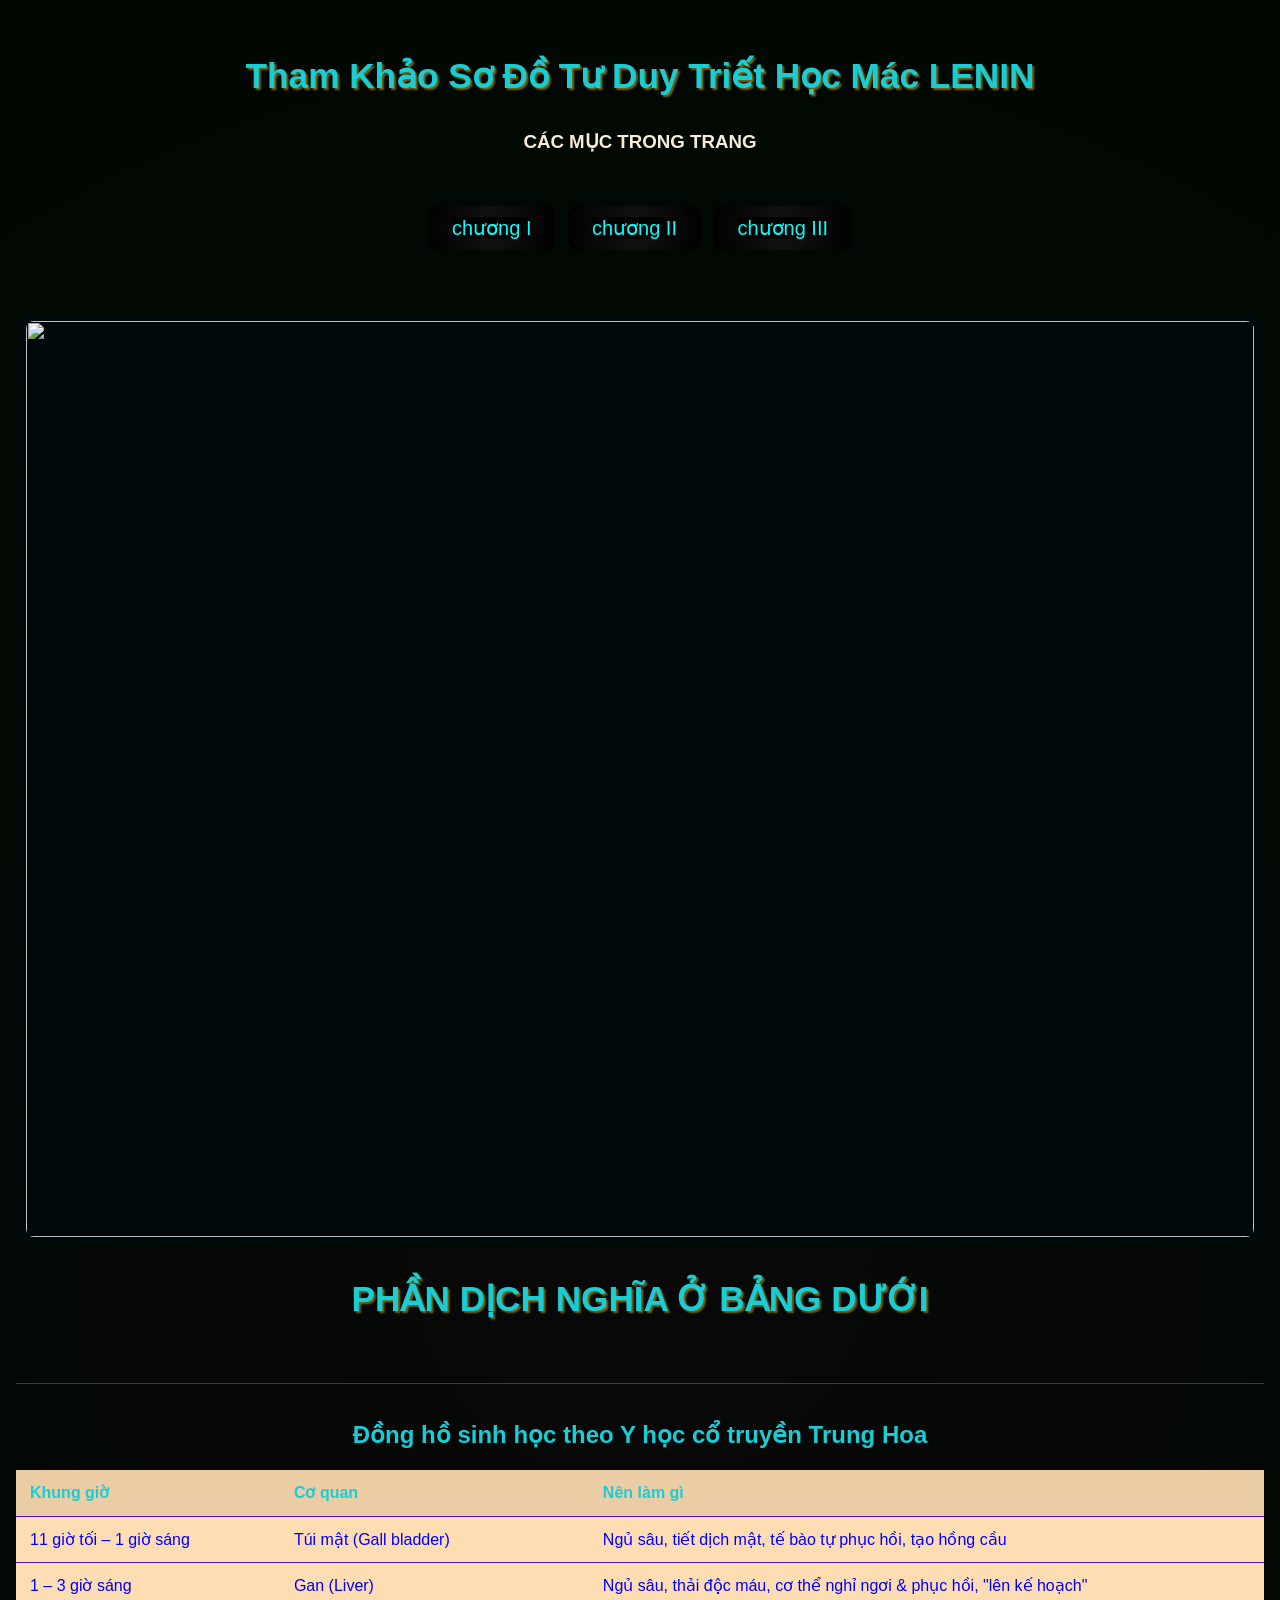
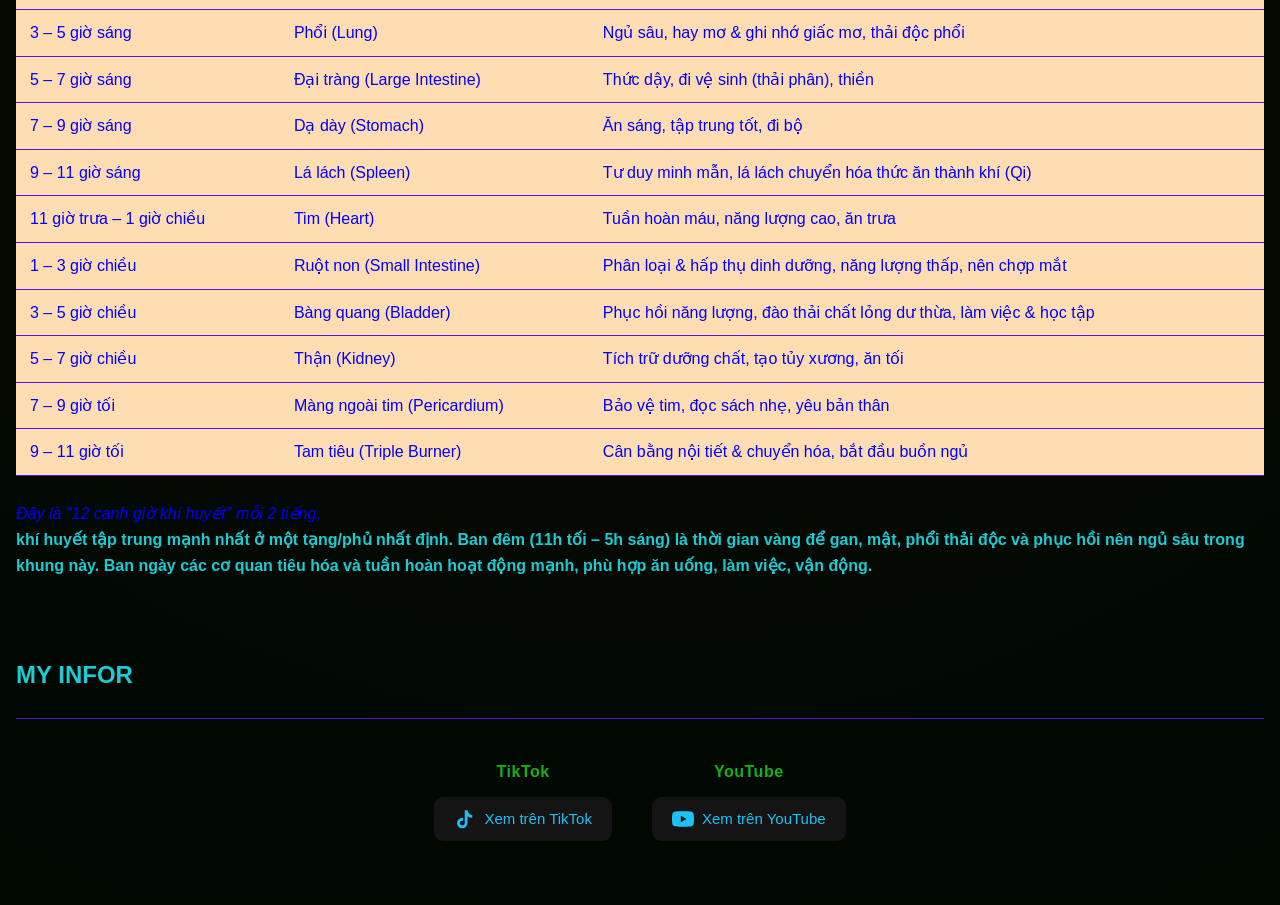
==== index.html @ 0d46b525 "Add files via upload" ====
<!doctype html>
<html lang="vi">
  <head>
    <meta charset="UTF-8" />
    <meta name="viewport" content="width=device-width, initial-scale=1.0" />
    <title>Tham Khảo Sơ Đồ Tư Duy Triết Học Mác LENIN</title>
    <link rel="stylesheet" href="style.css">
  </head>
    <header>
      <h1>Tham Khảo Sơ Đồ Tư Duy Triết Học Mác LENIN</h1>
      <div id="pk">
        <h3>CÁC MỤC TRONG TRANG</h3><br>
        <button><a href="chuongI.html">chương I</a></button>
        <button><a href="chuongII.html">chương II</a></button>
        <button><a href="chuongIII.html">chương III</a></button>
      </div>
    </header>
    <br />
          <div class="section">
        <div class="image-box">
          <div class="image-placeholder">
            <img src="img/thoigian.png">
          </div>
          <h1 id="uh"> PHẦN DỊCH NGHĨA Ở BẢNG DƯỚI</h1>
        </div>
      </div>
    </div>
    <div class="table-section">
      <h2 id="thamkhao">Đồng hồ sinh học theo Y học cổ truyền Trung Hoa</h2>
      <table class="data-table">
        <thead>
          <tr>
            <th>Khung giờ</th>
            <th>Cơ quan</th>
            <th>Nên làm gì</th>
          </tr>
        </thead>
        <tbody>
          <tr>
            <td>11 giờ tối – 1 giờ sáng</td>
            <td>Túi mật (Gall bladder)</td>
            <td>Ngủ sâu, tiết dịch mật, tế bào tự phục hồi, tạo hồng cầu</td>
          </tr>
          <tr>
            <td>1 – 3 giờ sáng</td>
            <td>Gan (Liver)</td>
            <td>Ngủ sâu, thải độc máu, cơ thể nghỉ ngơi & phục hồi, "lên kế hoạch"</td>
          </tr>
          <tr>
            <td>3 – 5 giờ sáng</td>
            <td>Phổi (Lung)</td>
            <td>Ngủ sâu, hay mơ & ghi nhớ giấc mơ, thải độc phổi</td>
          </tr>
          <tr>
            <td>5 – 7 giờ sáng</td>
            <td>Đại tràng (Large Intestine)</td>
            <td>Thức dậy, đi vệ sinh (thải phân), thiền</td>
          </tr>
          <tr>
            <td>7 – 9 giờ sáng</td>
            <td>Dạ dày (Stomach)</td>
            <td>Ăn sáng, tập trung tốt, đi bộ</td>
          </tr>
          <tr>
            <td>9 – 11 giờ sáng</td>
            <td>Lá lách (Spleen)</td>
            <td>Tư duy minh mẫn, lá lách chuyển hóa thức ăn thành khí (Qi)</td>
          </tr>
          <tr>
            <td>11 giờ trưa – 1 giờ chiều</td>
            <td>Tim (Heart)</td>
            <td>Tuần hoàn máu, năng lượng cao, ăn trưa</td>
          </tr>
          <tr>
            <td>1 – 3 giờ chiều</td>
            <td>Ruột non (Small Intestine)</td>
            <td>Phân loại & hấp thụ dinh dưỡng, năng lượng thấp, nên chợp mắt</td>
          </tr>
          <tr>
            <td>3 – 5 giờ chiều</td>
            <td>Bàng quang (Bladder)</td>
            <td>Phục hồi năng lượng, đào thải chất lỏng dư thừa, làm việc & học tập</td>
          </tr>
          <tr>
            <td>5 – 7 giờ chiều</td>
            <td>Thận (Kidney)</td>
            <td>Tích trữ dưỡng chất, tạo tủy xương, ăn tối</td>
          </tr>
          <tr>
            <td>7 – 9 giờ tối</td>
            <td>Màng ngoài tim (Pericardium)</td>
            <td>Bảo vệ tim, đọc sách nhẹ, yêu bản thân</td>
          </tr>
          <tr>
            <td>9 – 11 giờ tối</td>
            <td>Tam tiêu (Triple Burner)</td>
            <td>Cân bằng nội tiết & chuyển hóa, bắt đầu buồn ngủ</td>
          </tr>
        </tbody>
      </table>
      <br>
      <div class="room">
      <em> Đây là "12 canh giờ khí huyết" mỗi 2 tiếng,</em> <br><b>khí huyết tập trung mạnh nhất ở một tạng/phủ nhất định. Ban đêm (11h tối – 5h sáng) là thời gian vàng để gan, mật, phổi thải độc và phục hồi nên ngủ sâu trong khung này. Ban ngày các cơ quan tiêu hóa và tuần hoàn hoạt động mạnh, phù hợp ăn uống, làm việc, vận động.</b>
      </div>
    </div>
    <br>
    <h2>MY INFOR</h2>
    <footer class="site-footer">
      <div class="footer-item">
        <h3>TikTok</h3>
        <a class="footer-link" href="https://www.tiktok.com/@viber_8s" target="_blank" rel="noopener">
          <svg viewBox="0 0 24 24" width="22" height="22" fill="currentColor" aria-hidden="true">
            <path d="M16.6 5.82c-1.02-.86-1.68-2.06-1.86-3.42h-3.02v14.09c0 1.5-1.22 2.71-2.72 2.71a2.71 2.71 0 0 1-2.72-2.71 2.71 2.71 0 0 1 2.72-2.71c.28 0 .55.04.8.12v-3.07a5.9 5.9 0 0 0-.8-.06 5.72 5.72 0 0 0-5.72 5.72A5.72 5.72 0 0 0 9 22.21a5.72 5.72 0 0 0 5.72-5.72V9.01a8.9 8.9 0 0 0 5.2 1.67V7.66c-1.16 0-2.29-.37-3.32-1.05-.02.02-.04 0 0 0z"/>
          </svg>
          <span>Xem trên TikTok</span>
        </a>
      </div>

      <div class="footer-item">
        <h3>YouTube</h3>
        <a class="footer-link" href="http://www.youtube.com/@ghoulboy-208" target="_blank" rel="noopener">
          <svg viewBox="0 0 24 24" width="22" height="22" fill="currentColor" aria-hidden="true">
            <path d="M23.5 6.2a3 3 0 0 0-2.1-2.1C19.6 3.6 12 3.6 12 3.6s-7.6 0-9.4.5a3 3 0 0 0-2.1 2.1C0 8 0 12 0 12s0 4 .5 5.8a3 3 0 0 0 2.1 2.1c1.8.5 9.4.5 9.4.5s7.6 0 9.4-.5a3 3 0 0 0 2.1-2.1C24 16 24 12 24 12s0-4-.5-5.8ZM9.6 15.6V8.4l6.3 3.6-6.3 3.6Z"/>
          </svg>
          <span>Xem trên YouTube</span>
        </a>
      </div>
    </footer>
  </body>
</html>
---- style.css ----
:root {
  --bg: #de9349;
  --text: rgb(25, 204, 214);
  --heading: rgb(25, 176, 22);
  --body-text: rgb(237, 157, 76);
  --accent: rgb(27, 194, 244);
  --border: rgb(82, 20, 216);
  --img-bg: rgba(0, 6, 8, 0.08);
  --placeholder-bg: rgb(0, 10, 10);
  --placeholder-border: rgb(9, 9, 0);
}
#uh{text-align: center;}
* { box-sizing: border-box; }
#thamkhao{text-align: center;}
body {
  margin: 0;
  background: radial-gradient(circle, rgb(8, 8, 8), rgb(0, 8, 0));
  color: var(--text);
  font-family: -apple-system, BlinkMacSystemFont, "Segoe UI", Roboto, Arial, sans-serif;
  line-height: 1.6;
  padding: 24px 16px;
}

.container {
  max-width: 1000px;
  margin: 0 auto;
}

/* ============================================
   KHUNG ẢNH + NỘI DUNG (dùng cho mọi chương)
   ============================================ */
.section {
  display: flex;
  flex-wrap: wrap;
  gap: 24px;
  align-items: center;
  padding: 32px 0;
  border-bottom: 1px solid var(--border);
}

.section:last-child {
  border-bottom: none;
}

/* đảo chiều: ảnh bên phải, chữ bên trái */
.section.reverse {
  flex-direction: row-reverse;
}

/* Khung hình ảnh */
.image-box {
  flex: 1 1 320px;
  min-width: 260px;
  max-width: 100%;
}

.image-box img {
  width: 100%;
  height: auto;
  max-width: 100%;
  display: block;
  border-radius: 8px;
  object-fit: cover;
}

/* Nếu chưa có ảnh, khung này sẽ hiện placeholder */
.image-placeholder {
  width: 100%;
  aspect-ratio: 4 / 3;
  background: var(--placeholder-bg);
  border: 2px dashed var(--placeholder-border);
  border-radius: 6px;
  display: flex;
  align-items: center;
  justify-content: center;
  color: rgb(7, 180, 203);
  font-size: 15px;
  text-align: center;
  padding: 8px;
  overflow: hidden;
}

.image-placeholder img {
  width: 100%;
  height: 100%;
  object-fit: contain;
}

/* Khung văn bản - bên cạnh ảnh */
.text-box {
  flex: 1 1 300px;
  min-width: 220px;
}

.text-box h2 {
  margin-top: 0;
  font-size: 1.5rem;
  color: var(--heading);
}

.text-box p {
  margin: 0 0 12px 0;
  color: var(--body-text);
}

.text-box .label {
  display: inline-block;
  font-size: 15px;
  text-transform: uppercase;
  letter-spacing: 0.5px;
  color: var(--accent);
  margin-bottom: 8px;
}

/* ============================================
   RESPONSIVE: tự xếp chồng trên điện thoại/tablet
   ============================================ */
@media (max-width: 768px) {
  .section,
  .section.reverse {
    flex-direction: column;
    align-items: stretch;
    gap: 16px;
    padding: 24px 0;
  }

  .image-box {
    min-width: 0;
  }

  .text-box {
    min-width: 0;
  }
}

@media (max-width: 420px) {
  body { padding: 16px 10px; }
  .text-box h2 { font-size: 1.25rem; }
}

/* ============================================
   PHẦN CÒN LẠI CỦA TRANG
   ============================================ */
#link {
  text-align: left;
  border: 5px solid rgb(3, 3, 3);
  background-color: #130e02;
  color: var(--accent);
}

h3 { text-align: center; }

a {
  color: cyan;
  text-decoration: none;
  font-size: 20px;
  background-color: rgb(4, 2, 0);
  text-align: center;
}

button {
  display: inline-block;
  padding: 10px 24px;
  background: radial-gradient(circle, rgb(20, 20, 20), black);
  text-decoration: none;
  border-radius: 9px;
  border: none;
  margin: 4px;
}

button:hover { opacity: 0.9; }

header h1 {
  text-align: center;
  text-shadow: rgb(125, 102, 13) 2px 2px 2px;
  font-size: clamp(1.4rem, 4vw, 2.2rem);
  padding: 0 8px;
}

#pk { text-align: center;
color:antiquewhite }

.table-section { padding: 32px 0; overflow-x: auto; }

.table-section h2 {
  margin-top: 0;
  font-size: 1.5rem;
  color: var(--text);
  margin-bottom: 16px;
}

.data-table {
  width: 100%;
  border-collapse: collapse;
  min-width: 560px;
  background-color: rgb(254, 221, 179);
  color: blue;
}

.data-table th,
.data-table td {
  text-align: left;
  padding: 10px 14px;
  border-bottom: 1px solid var(--border);
  vertical-align: top;
}

.data-table th {
  background: var(--img-bg);
  color: var(--text);
  font-weight: 700;
  white-space: nowrap;
}

.data-table tbody tr:hover {
  background: var(--img-bg);
}
h1 {
  text-align: center;
  text-shadow: rgb(125, 102, 13) 2px 2px 2px;
  font-size: clamp(1.4rem, 4vw, 2.2rem);
  padding: 0 8px;
}
em{color:blue;}

/* ============================================
   FOOTER — logo TikTok / YouTube
   ============================================ */
.site-footer {
  display: flex;
  flex-wrap: wrap;
  justify-content: center;
  gap: 40px;
  padding: 40px 16px;
  margin-top: 24px;
  border-top: 1px solid var(--border);
}

.footer-item {
  text-align: center;
}

.footer-item h3 {
  margin: 0 0 12px;
  color: var(--heading);
  font-size: 1rem;
  letter-spacing: 0.5px;
}

.footer-link {
  display: inline-flex;
  align-items: center;
  gap: 8px;
  padding: 10px 20px;
  border-radius: 9px;
  background: rgb(20, 20, 20);
  color: var(--accent);
  text-decoration: none;
  font-size: 15px;
  transition: opacity 0.2s ease;
}

.footer-link:hover,
.footer-link:visited {
  text-decoration: none;
  opacity: 0.85;
}

@media (max-width: 480px) {
  .site-footer {
    flex-direction: column;
    align-items: center;
    gap: 24px;
  }
}
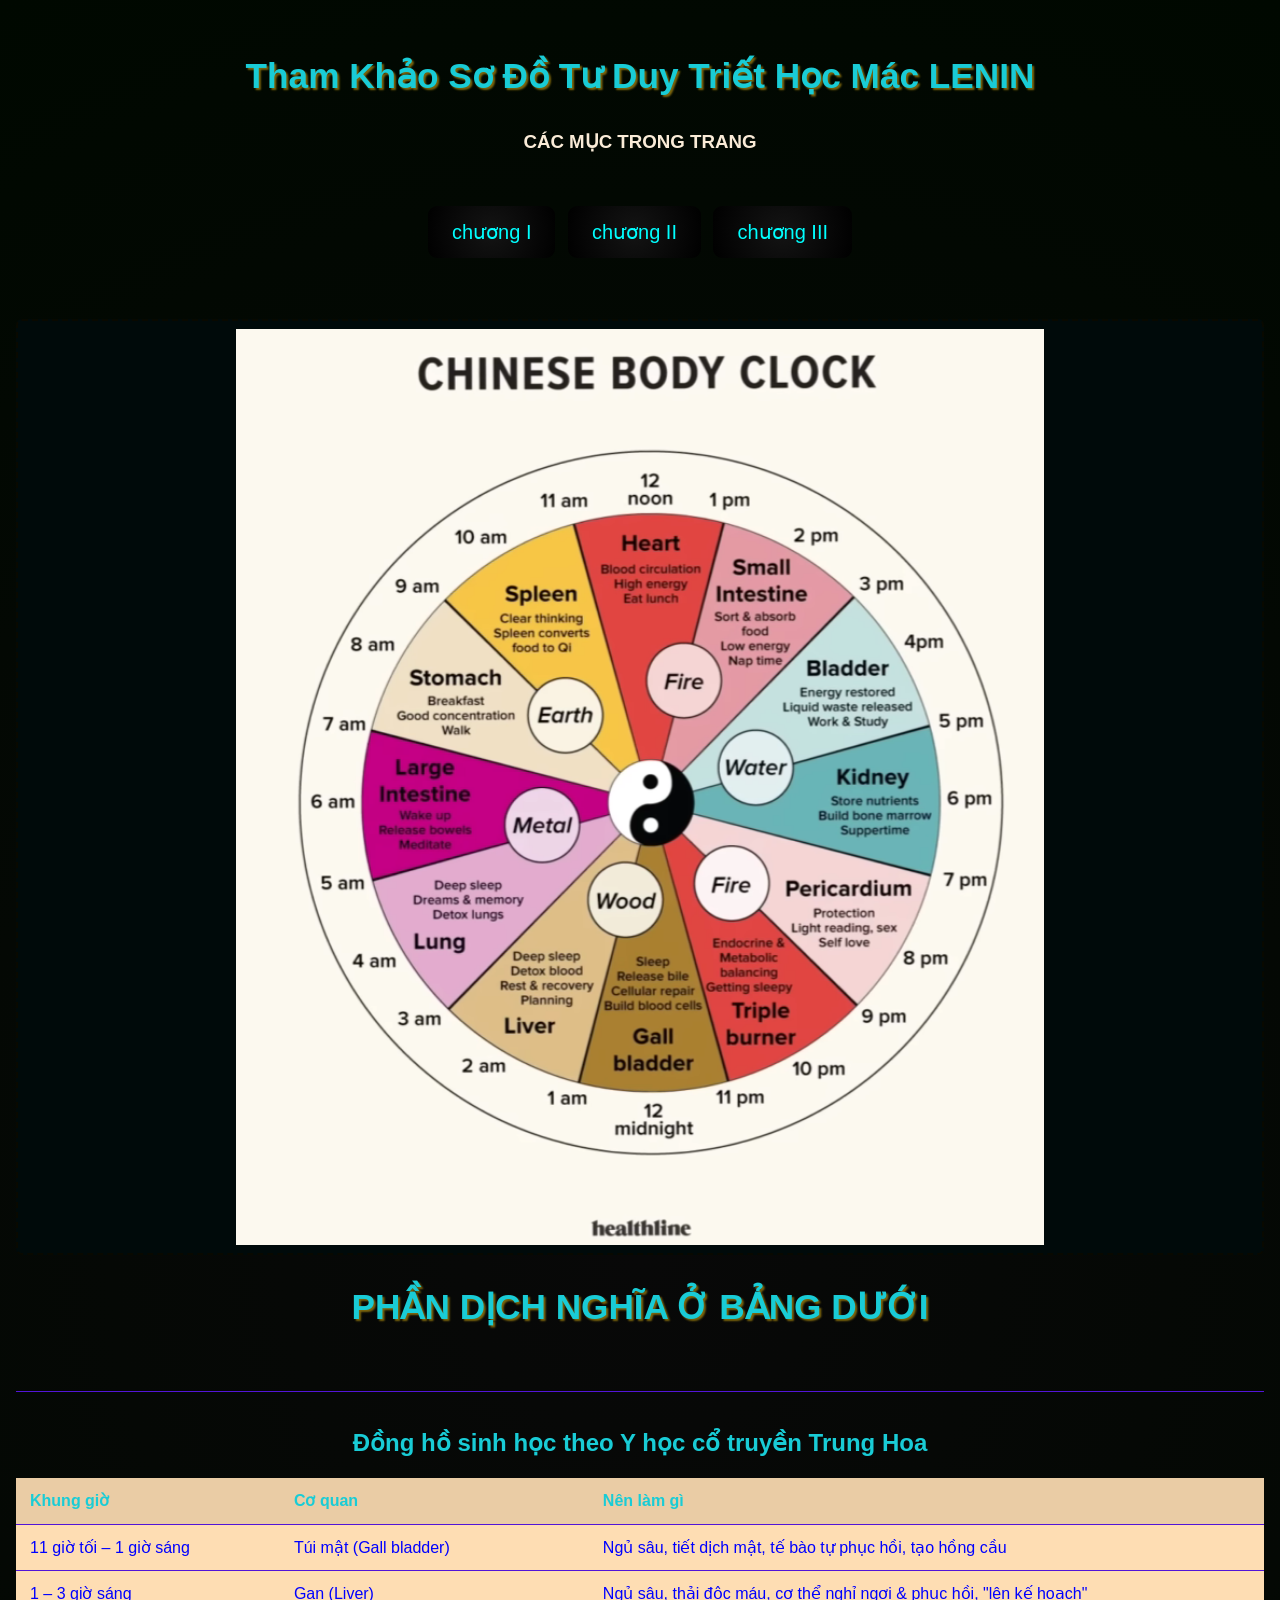
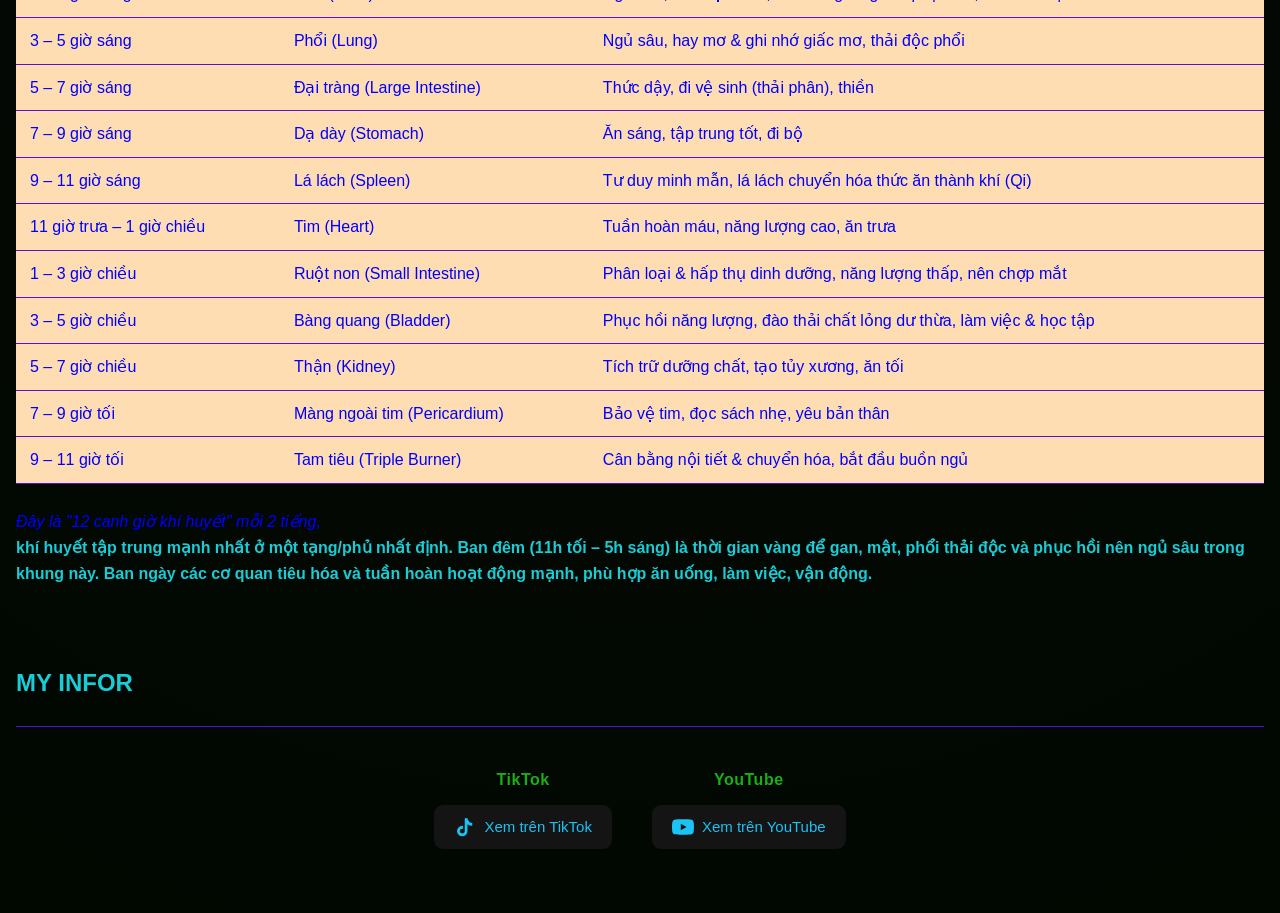
==== commit 30462ace: "Refactor buttons to links for navigation" ====
--- a/index.html
+++ b/index.html
@@ -6,23 +6,23 @@
     <title>Tham Khảo Sơ Đồ Tư Duy Triết Học Mác LENIN</title>
     <link rel="stylesheet" href="style.css">
   </head>
+  <body>
     <header>
       <h1>Tham Khảo Sơ Đồ Tư Duy Triết Học Mác LENIN</h1>
       <div id="pk">
         <h3>CÁC MỤC TRONG TRANG</h3><br>
-        <button><a href="chuongI.html">chương I</a></button>
-        <button><a href="chuongII.html">chương II</a></button>
-        <button><a href="chuongIII.html">chương III</a></button>
+        <a class="btn" href="chuongI.html">chương I</a>
+        <a class="btn" href="chuongII.html">chương II</a>
+        <a class="btn" href="chuongIII.html">chương III</a>
       </div>
     </header>
     <br />
-          <div class="section">
-        <div class="image-box">
-          <div class="image-placeholder">
-            <img src="img/thoigian.png">
-          </div>
-          <h1 id="uh"> PHẦN DỊCH NGHĨA Ở BẢNG DƯỚI</h1>
+    <div class="section">
+      <div class="image-box">
+        <div class="image-placeholder">
+          <img src="img/thoigian.png">
         </div>
+        <h1 id="uh"> PHẦN DỊCH NGHĨA Ở BẢNG DƯỚI</h1>
       </div>
     </div>
     <div class="table-section">
@@ -100,7 +100,7 @@
       </table>
       <br>
       <div class="room">
-      <em> Đây là "12 canh giờ khí huyết" mỗi 2 tiếng,</em> <br><b>khí huyết tập trung mạnh nhất ở một tạng/phủ nhất định. Ban đêm (11h tối – 5h sáng) là thời gian vàng để gan, mật, phổi thải độc và phục hồi nên ngủ sâu trong khung này. Ban ngày các cơ quan tiêu hóa và tuần hoàn hoạt động mạnh, phù hợp ăn uống, làm việc, vận động.</b>
+        <em>Đây là "12 canh giờ khí huyết" mỗi 2 tiếng,</em> <br><b>khí huyết tập trung mạnh nhất ở một tạng/phủ nhất định. Ban đêm (11h tối – 5h sáng) là thời gian vàng để gan, mật, phổi thải độc và phục hồi nên ngủ sâu trong khung này. Ban ngày các cơ quan tiêu hóa và tuần hoàn hoạt động mạnh, phù hợp ăn uống, làm việc, vận động.</b>
       </div>
     </div>
     <br>
--- a/style.css
+++ b/style.css
@@ -158,7 +158,8 @@
   text-align: center;
 }
 
-button {
+/* Nút điều hướng dạng link (thay cho <button><a>...</a></button> lồng sai chuẩn) */
+.btn {
   display: inline-block;
   padding: 10px 24px;
   background: radial-gradient(circle, rgb(20, 20, 20), black);
@@ -166,9 +167,12 @@
   border-radius: 9px;
   border: none;
   margin: 4px;
-}
-
-button:hover { opacity: 0.9; }
+  color: cyan;
+  font-size: 20px;
+  cursor: pointer;
+}
+
+.btn:hover { opacity: 0.9; }
 
 header h1 {
   text-align: center;
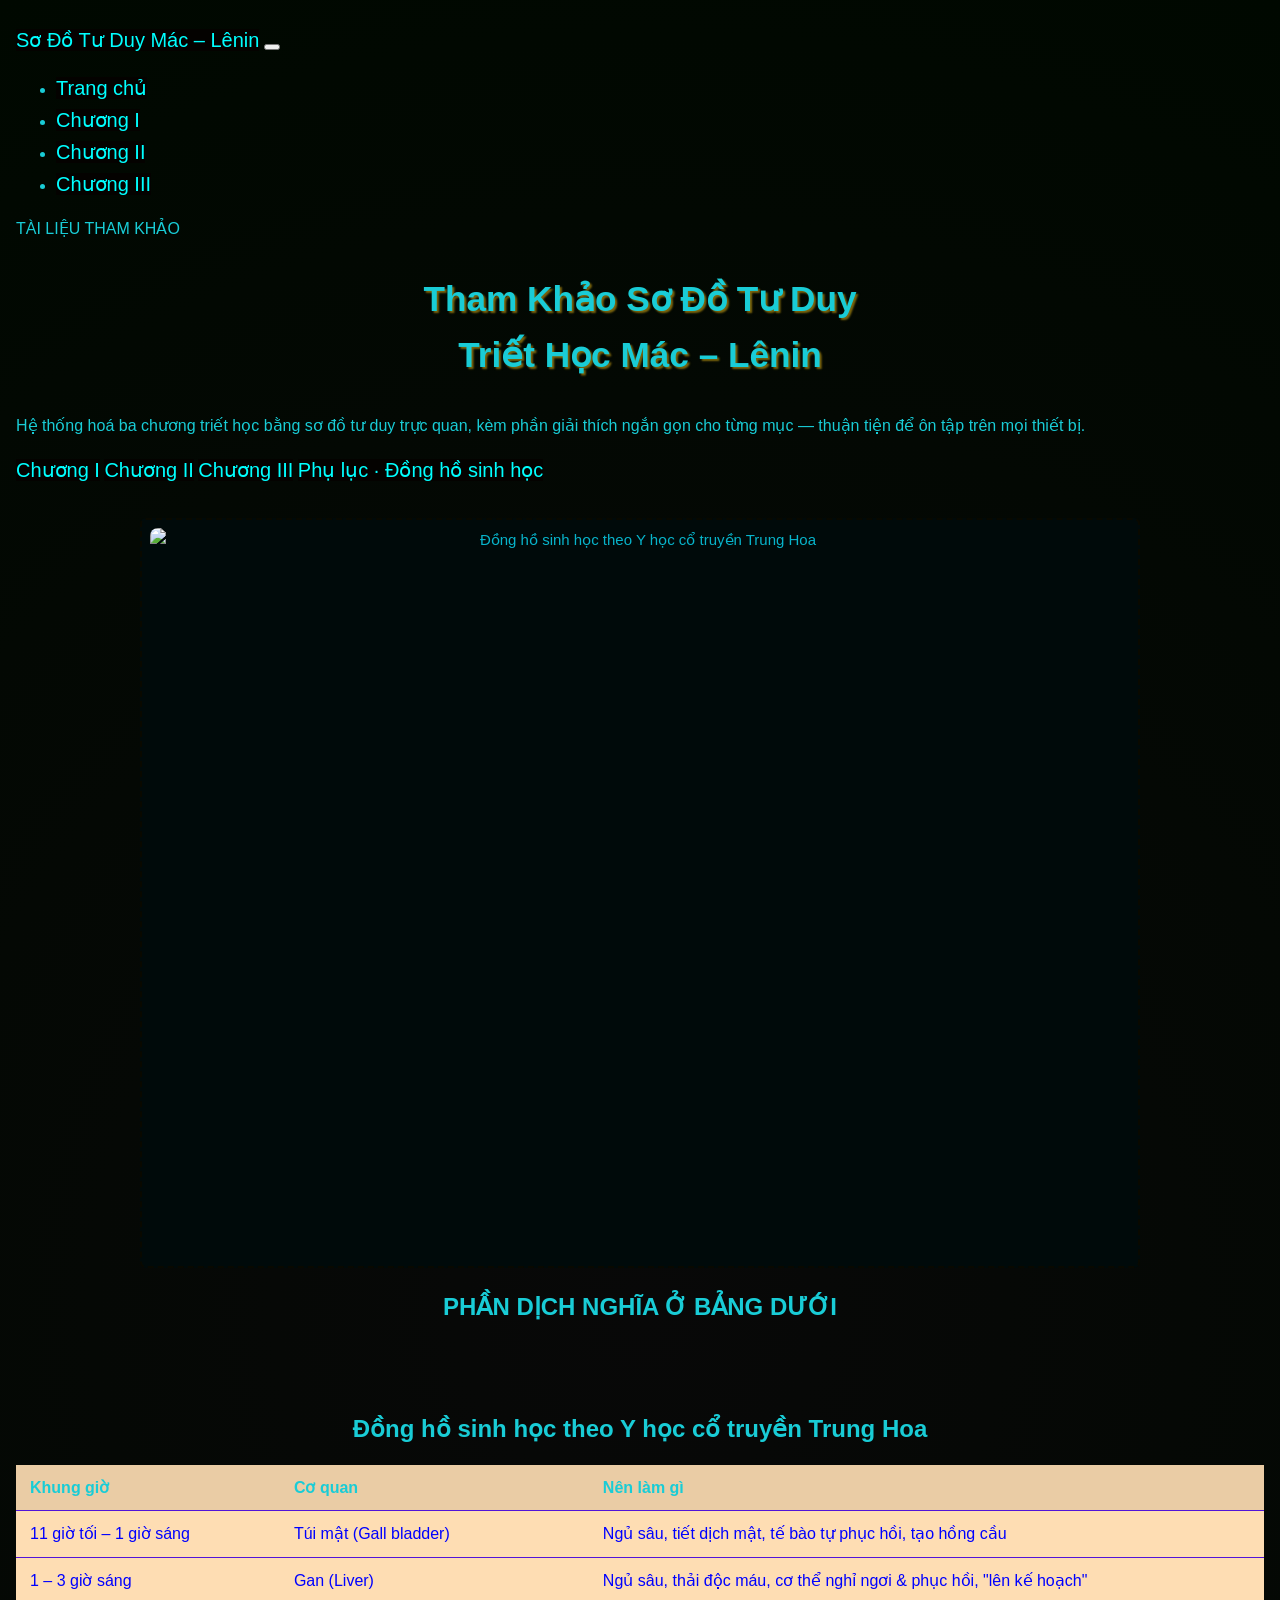
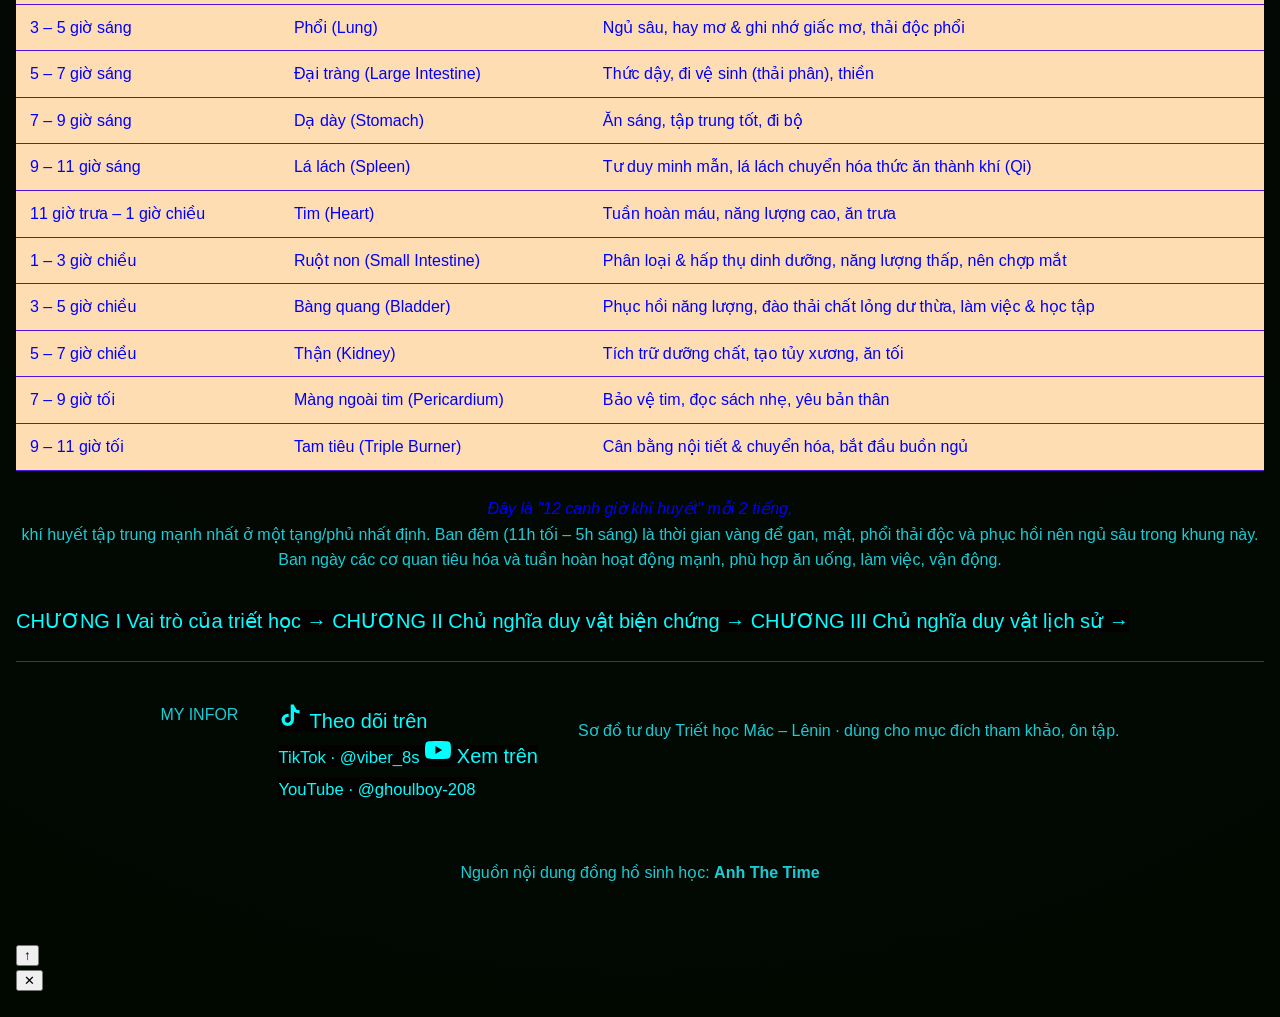
==== commit 65da20d9: "Update index.html" ====
--- a/index.html
+++ b/index.html
@@ -1,130 +1,172 @@
 <!doctype html>
 <html lang="vi">
-  <head>
-    <meta charset="UTF-8" />
-    <meta name="viewport" content="width=device-width, initial-scale=1.0" />
-    <title>Tham Khảo Sơ Đồ Tư Duy Triết Học Mác LENIN</title>
-    <link rel="stylesheet" href="style.css">
-  </head>
-  <body>
-    <header>
-      <h1>Tham Khảo Sơ Đồ Tư Duy Triết Học Mác LENIN</h1>
-      <div id="pk">
-        <h3>CÁC MỤC TRONG TRANG</h3><br>
-        <a class="btn" href="chuongI.html">chương I</a>
-        <a class="btn" href="chuongII.html">chương II</a>
-        <a class="btn" href="chuongIII.html">chương III</a>
-      </div>
-    </header>
-    <br />
+<head>
+  <meta charset="UTF-8" />
+  <meta name="viewport" content="width=device-width, initial-scale=1.0, viewport-fit=cover" />
+  <title>Tham Khảo Sơ Đồ Tư Duy Triết Học Mác – Lênin</title>
+  <meta name="description" content="Sơ đồ tư duy tổng hợp ba chương Triết học Mác – Lênin, kèm bảng đồng hồ sinh học tham khảo.">
+  <link rel="preconnect" href="https://fonts.googleapis.com">
+  <link rel="stylesheet" href="style.css">
+</head>
+<body>
+  <div id="reading-progress"></div>
+
+  <header class="topbar">
+    <a class="brand" href="index.html">Sơ Đồ Tư Duy <span>Mác – Lênin</span></a>
+    <button class="nav-toggle" aria-label="Mở menu" aria-expanded="false"><span></span></button>
+    <ul class="nav-links">
+      <li><a href="index.html" aria-current="page">Trang chủ</a></li>
+      <li><a href="chuongI.html">Chương I</a></li>
+      <li><a href="chuongII.html">Chương II</a></li>
+      <li><a href="chuongIII.html">Chương III</a></li>
+    </ul>
+  </header>
+
+  <section class="hero">
+    <span class="eyebrow">TÀI LIỆU THAM KHẢO</span>
+    <h1>Tham Khảo Sơ Đồ Tư Duy<br>Triết Học Mác – Lênin</h1>
+    <p class="dek">Hệ thống hoá ba chương triết học bằng sơ đồ tư duy trực quan, kèm phần giải thích ngắn gọn cho từng mục — thuận tiện để ôn tập trên mọi thiết bị.</p>
+  </section>
+
+  <nav class="toc" aria-label="Mục lục chương">
+    <a href="chuongI.html">Chương I</a>
+    <a href="chuongII.html">Chương II</a>
+    <a href="chuongIII.html">Chương III</a>
+    <a href="#thamkhao">Phụ lục · Đồng hồ sinh học</a>
+  </nav>
+
+  <main class="container">
     <div class="section">
-      <div class="image-box">
+      <div class="image-box overview-img">
         <div class="image-placeholder">
-          <img src="img/thoigian.png">
+          <img src="img/thoigian.webp" alt="Đồng hồ sinh học theo Y học cổ truyền Trung Hoa" loading="lazy">
         </div>
-        <h1 id="uh"> PHẦN DỊCH NGHĨA Ở BẢNG DƯỚI</h1>
+        <h2 id="uh">PHẦN DỊCH NGHĨA Ở BẢNG DƯỚI</h2>
       </div>
     </div>
-    <div class="table-section">
-      <h2 id="thamkhao">Đồng hồ sinh học theo Y học cổ truyền Trung Hoa</h2>
-      <table class="data-table">
-        <thead>
-          <tr>
-            <th>Khung giờ</th>
-            <th>Cơ quan</th>
-            <th>Nên làm gì</th>
-          </tr>
-        </thead>
-        <tbody>
-          <tr>
-            <td>11 giờ tối – 1 giờ sáng</td>
-            <td>Túi mật (Gall bladder)</td>
-            <td>Ngủ sâu, tiết dịch mật, tế bào tự phục hồi, tạo hồng cầu</td>
-          </tr>
-          <tr>
-            <td>1 – 3 giờ sáng</td>
-            <td>Gan (Liver)</td>
-            <td>Ngủ sâu, thải độc máu, cơ thể nghỉ ngơi & phục hồi, "lên kế hoạch"</td>
-          </tr>
-          <tr>
-            <td>3 – 5 giờ sáng</td>
-            <td>Phổi (Lung)</td>
-            <td>Ngủ sâu, hay mơ & ghi nhớ giấc mơ, thải độc phổi</td>
-          </tr>
-          <tr>
-            <td>5 – 7 giờ sáng</td>
-            <td>Đại tràng (Large Intestine)</td>
-            <td>Thức dậy, đi vệ sinh (thải phân), thiền</td>
-          </tr>
-          <tr>
-            <td>7 – 9 giờ sáng</td>
-            <td>Dạ dày (Stomach)</td>
-            <td>Ăn sáng, tập trung tốt, đi bộ</td>
-          </tr>
-          <tr>
-            <td>9 – 11 giờ sáng</td>
-            <td>Lá lách (Spleen)</td>
-            <td>Tư duy minh mẫn, lá lách chuyển hóa thức ăn thành khí (Qi)</td>
-          </tr>
-          <tr>
-            <td>11 giờ trưa – 1 giờ chiều</td>
-            <td>Tim (Heart)</td>
-            <td>Tuần hoàn máu, năng lượng cao, ăn trưa</td>
-          </tr>
-          <tr>
-            <td>1 – 3 giờ chiều</td>
-            <td>Ruột non (Small Intestine)</td>
-            <td>Phân loại & hấp thụ dinh dưỡng, năng lượng thấp, nên chợp mắt</td>
-          </tr>
-          <tr>
-            <td>3 – 5 giờ chiều</td>
-            <td>Bàng quang (Bladder)</td>
-            <td>Phục hồi năng lượng, đào thải chất lỏng dư thừa, làm việc & học tập</td>
-          </tr>
-          <tr>
-            <td>5 – 7 giờ chiều</td>
-            <td>Thận (Kidney)</td>
-            <td>Tích trữ dưỡng chất, tạo tủy xương, ăn tối</td>
-          </tr>
-          <tr>
-            <td>7 – 9 giờ tối</td>
-            <td>Màng ngoài tim (Pericardium)</td>
-            <td>Bảo vệ tim, đọc sách nhẹ, yêu bản thân</td>
-          </tr>
-          <tr>
-            <td>9 – 11 giờ tối</td>
-            <td>Tam tiêu (Triple Burner)</td>
-            <td>Cân bằng nội tiết & chuyển hóa, bắt đầu buồn ngủ</td>
-          </tr>
-        </tbody>
-      </table>
-      <br>
-      <div class="room">
-        <em>Đây là "12 canh giờ khí huyết" mỗi 2 tiếng,</em> <br><b>khí huyết tập trung mạnh nhất ở một tạng/phủ nhất định. Ban đêm (11h tối – 5h sáng) là thời gian vàng để gan, mật, phổi thải độc và phục hồi nên ngủ sâu trong khung này. Ban ngày các cơ quan tiêu hóa và tuần hoàn hoạt động mạnh, phù hợp ăn uống, làm việc, vận động.</b>
-      </div>
+  </main>
+
+  <div class="table-section" id="thamkhao">
+    <h2>Đồng hồ sinh học theo Y học cổ truyền Trung Hoa</h2>
+    <table class="data-table">
+      <thead>
+        <tr>
+          <th>Khung giờ</th>
+          <th>Cơ quan</th>
+          <th>Nên làm gì</th>
+        </tr>
+      </thead>
+      <tbody>
+        <tr>
+          <td>11 giờ tối – 1 giờ sáng</td>
+          <td>Túi mật (Gall bladder)</td>
+          <td>Ngủ sâu, tiết dịch mật, tế bào tự phục hồi, tạo hồng cầu</td>
+        </tr>
+        <tr>
+          <td>1 – 3 giờ sáng</td>
+          <td>Gan (Liver)</td>
+          <td>Ngủ sâu, thải độc máu, cơ thể nghỉ ngơi & phục hồi, "lên kế hoạch"</td>
+        </tr>
+        <tr>
+          <td>3 – 5 giờ sáng</td>
+          <td>Phổi (Lung)</td>
+          <td>Ngủ sâu, hay mơ & ghi nhớ giấc mơ, thải độc phổi</td>
+        </tr>
+        <tr>
+          <td>5 – 7 giờ sáng</td>
+          <td>Đại tràng (Large Intestine)</td>
+          <td>Thức dậy, đi vệ sinh (thải phân), thiền</td>
+        </tr>
+        <tr>
+          <td>7 – 9 giờ sáng</td>
+          <td>Dạ dày (Stomach)</td>
+          <td>Ăn sáng, tập trung tốt, đi bộ</td>
+        </tr>
+        <tr>
+          <td>9 – 11 giờ sáng</td>
+          <td>Lá lách (Spleen)</td>
+          <td>Tư duy minh mẫn, lá lách chuyển hóa thức ăn thành khí (Qi)</td>
+        </tr>
+        <tr>
+          <td>11 giờ trưa – 1 giờ chiều</td>
+          <td>Tim (Heart)</td>
+          <td>Tuần hoàn máu, năng lượng cao, ăn trưa</td>
+        </tr>
+        <tr>
+          <td>1 – 3 giờ chiều</td>
+          <td>Ruột non (Small Intestine)</td>
+          <td>Phân loại & hấp thụ dinh dưỡng, năng lượng thấp, nên chợp mắt</td>
+        </tr>
+        <tr>
+          <td>3 – 5 giờ chiều</td>
+          <td>Bàng quang (Bladder)</td>
+          <td>Phục hồi năng lượng, đào thải chất lỏng dư thừa, làm việc & học tập</td>
+        </tr>
+        <tr>
+          <td>5 – 7 giờ chiều</td>
+          <td>Thận (Kidney)</td>
+          <td>Tích trữ dưỡng chất, tạo tủy xương, ăn tối</td>
+        </tr>
+        <tr>
+          <td>7 – 9 giờ tối</td>
+          <td>Màng ngoài tim (Pericardium)</td>
+          <td>Bảo vệ tim, đọc sách nhẹ, yêu bản thân</td>
+        </tr>
+        <tr>
+          <td>9 – 11 giờ tối</td>
+          <td>Tam tiêu (Triple Burner)</td>
+          <td>Cân bằng nội tiết & chuyển hóa, bắt đầu buồn ngủ</td>
+        </tr>
+      </tbody>
+    </table>
+    <br>
+    <div class="room">
+      <em>Đây là "12 canh giờ khí huyết" mỗi 2 tiếng,</em> <br>khí huyết tập trung mạnh nhất ở một tạng/phủ nhất định. Ban đêm (11h tối – 5h sáng) là thời gian vàng để gan, mật, phổi thải độc và phục hồi nên ngủ sâu trong khung này. Ban ngày các cơ quan tiêu hóa và tuần hoàn hoạt động mạnh, phù hợp ăn uống, làm việc, vận động.
     </div>
-    <br>
-    <h2>MY INFOR</h2>
-    <footer class="site-footer">
-      <div class="footer-item">
-        <h3>TikTok</h3>
-        <a class="footer-link" href="https://www.tiktok.com/@viber_8s" target="_blank" rel="noopener">
-          <svg viewBox="0 0 24 24" width="22" height="22" fill="currentColor" aria-hidden="true">
-            <path d="M16.6 5.82c-1.02-.86-1.68-2.06-1.86-3.42h-3.02v14.09c0 1.5-1.22 2.71-2.72 2.71a2.71 2.71 0 0 1-2.72-2.71 2.71 2.71 0 0 1 2.72-2.71c.28 0 .55.04.8.12v-3.07a5.9 5.9 0 0 0-.8-.06 5.72 5.72 0 0 0-5.72 5.72A5.72 5.72 0 0 0 9 22.21a5.72 5.72 0 0 0 5.72-5.72V9.01a8.9 8.9 0 0 0 5.2 1.67V7.66c-1.16 0-2.29-.37-3.32-1.05-.02.02-.04 0 0 0z"/>
-          </svg>
-          <span>Xem trên TikTok</span>
-        </a>
-      </div>
+  </div>
 
-      <div class="footer-item">
-        <h3>YouTube</h3>
-        <a class="footer-link" href="http://www.youtube.com/@ghoulboy-208" target="_blank" rel="noopener">
-          <svg viewBox="0 0 24 24" width="22" height="22" fill="currentColor" aria-hidden="true">
-            <path d="M23.5 6.2a3 3 0 0 0-2.1-2.1C19.6 3.6 12 3.6 12 3.6s-7.6 0-9.4.5a3 3 0 0 0-2.1 2.1C0 8 0 12 0 12s0 4 .5 5.8a3 3 0 0 0 2.1 2.1c1.8.5 9.4.5 9.4.5s7.6 0 9.4-.5a3 3 0 0 0 2.1-2.1C24 16 24 12 24 12s0-4-.5-5.8ZM9.6 15.6V8.4l6.3 3.6-6.3 3.6Z"/>
-          </svg>
-          <span>Xem trên YouTube</span>
-        </a>
-      </div>
-    </footer>
-  </body>
+  <div class="chapter-switch">
+    <a href="chuongI.html">
+      <span class="cs-eyebrow">CHƯƠNG I</span>
+      <span class="cs-title">Vai trò của triết học →</span>
+    </a>
+    <a href="chuongII.html">
+      <span class="cs-eyebrow">CHƯƠNG II</span>
+      <span class="cs-title">Chủ nghĩa duy vật biện chứng →</span>
+    </a>
+    <a href="chuongIII.html">
+      <span class="cs-eyebrow">CHƯƠNG III</span>
+      <span class="cs-title">Chủ nghĩa duy vật lịch sử →</span>
+    </a>
+  </div>
+
+  <footer class="site-footer">
+    <div class="foot-title">MY INFOR</div>
+    <div class="social-row">
+      <a class="social-card tiktok" href="https://www.tiktok.com/@viber_8s" target="_blank" rel="noopener">
+        <svg viewBox="0 0 24 24" width="26" height="26" fill="currentColor" aria-hidden="true">
+          <path d="M16.6 5.82c-1.02-.86-1.68-2.06-1.86-3.42h-3.02v14.09c0 1.5-1.22 2.71-2.72 2.71a2.71 2.71 0 0 1-2.72-2.71 2.71 2.71 0 0 1 2.72-2.71c.28 0 .55.04.8.12v-3.07a5.9 5.9 0 0 0-.8-.06 5.72 5.72 0 0 0-5.72 5.72A5.72 5.72 0 0 0 9 22.21a5.72 5.72 0 0 0 5.72-5.72V9.01a8.9 8.9 0 0 0 5.2 1.67V7.66c-1.16 0-2.29-.37-3.32-1.05-.02.02-.04 0 0 0z"/>
+        </svg>
+        <span class="sc-text">Theo dõi trên<br><small>TikTok · @viber_8s</small></span>
+      </a>
+
+      <a class="social-card youtube" href="http://www.youtube.com/@ghoulboy-208" target="_blank" rel="noopener">
+        <svg viewBox="0 0 24 24" width="26" height="26" fill="currentColor" aria-hidden="true">
+          <path d="M23.5 6.2a3 3 0 0 0-2.1-2.1C19.6 3.6 12 3.6 12 3.6s-7.6 0-9.4.5a3 3 0 0 0-2.1 2.1C0 8 0 12 0 12s0 4 .5 5.8a3 3 0 0 0 2.1 2.1c1.8.5 9.4.5 9.4.5s7.6 0 9.4-.5a3 3 0 0 0 2.1-2.1C24 16 24 12 24 12s0-4-.5-5.8ZM9.6 15.6V8.4l6.3 3.6-6.3 3.6Z"/>
+        </svg>
+        <span class="sc-text">Xem trên<br><small>YouTube · @ghoulboy-208</small></span>
+      </a>
+    </div>
+    <p class="legal">Sơ đồ tư duy Triết học Mác – Lênin · dùng cho mục đích tham khảo, ôn tập.</p>
+    <p class="legal">Nguồn nội dung đồng hồ sinh học: <strong>Anh The Time</strong></p>
+  </footer>
+
+  <button id="back-to-top" aria-label="Về đầu trang">↑</button>
+  <div id="lightbox">
+    <button class="lb-close" aria-label="Đóng">✕</button>
+    <img src="" alt="">
+  </div>
+
+  <script src="script.js"></script>
+</body>
 </html>
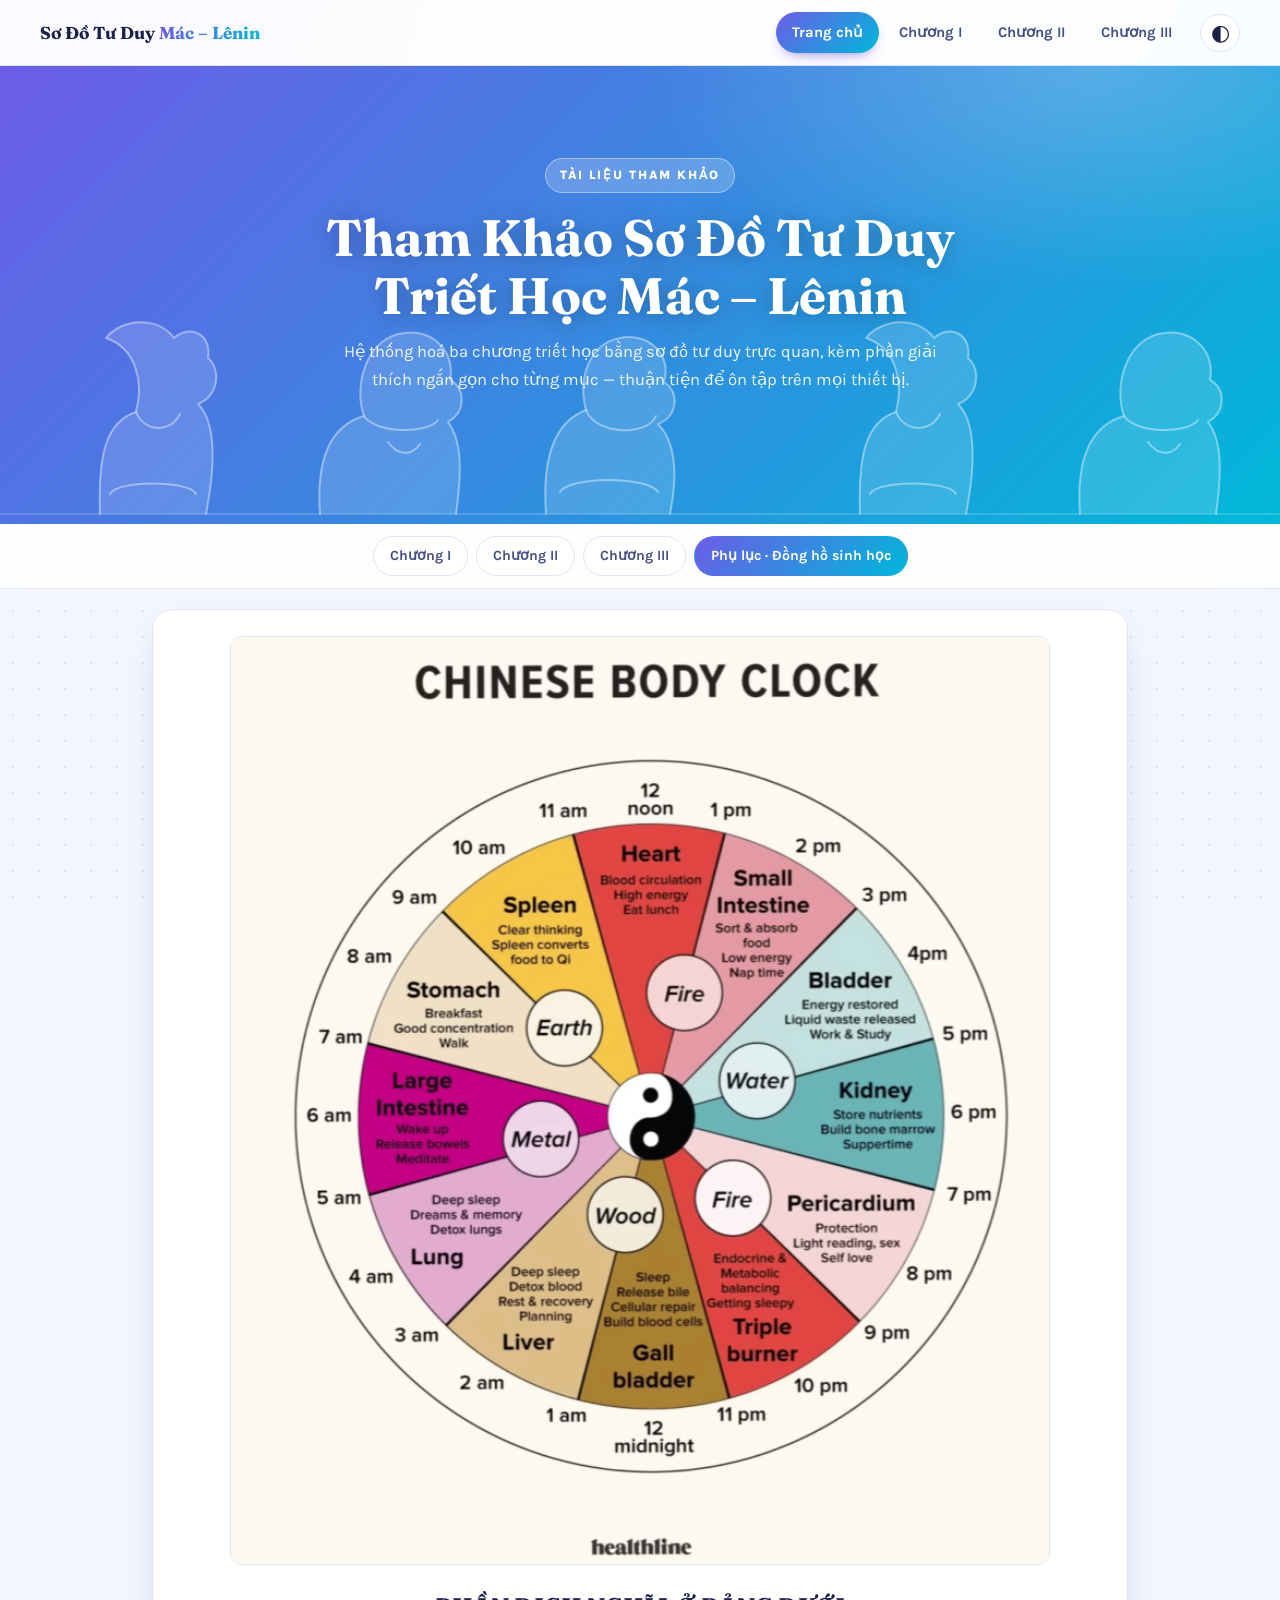
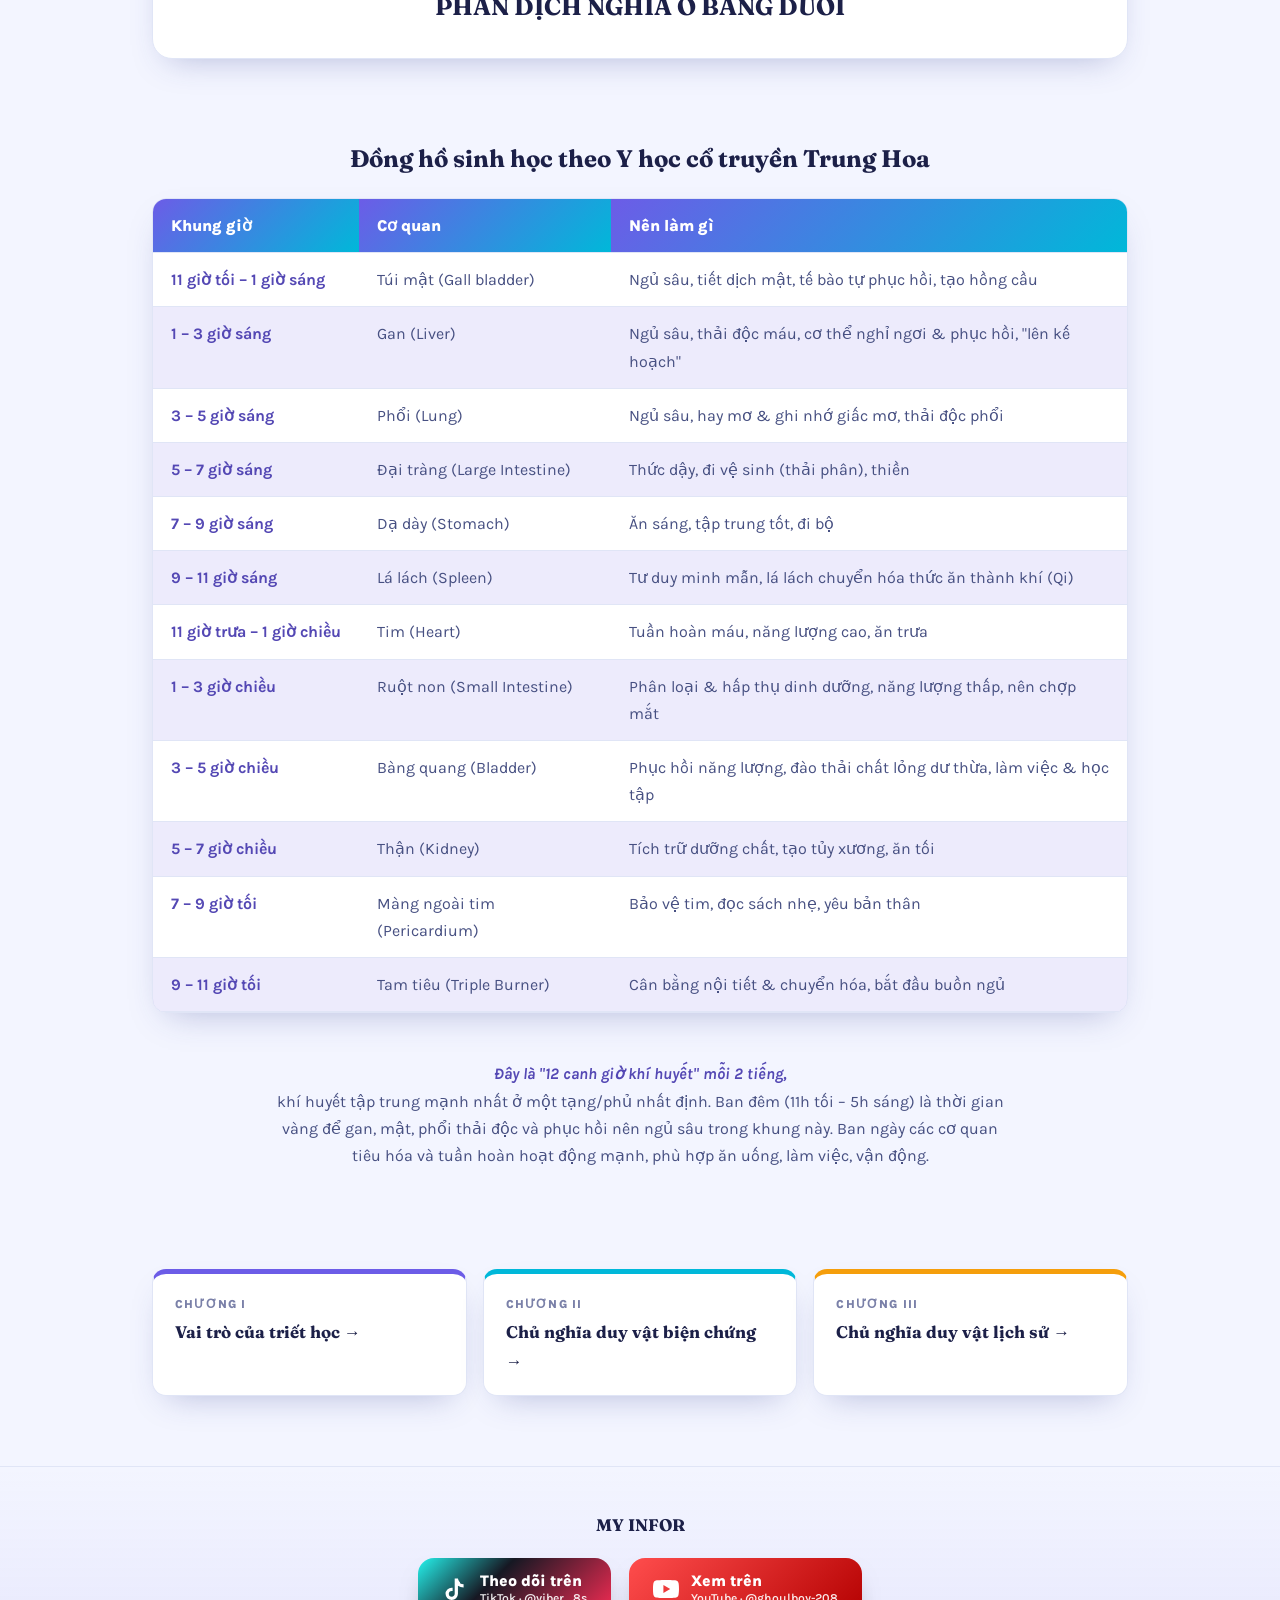
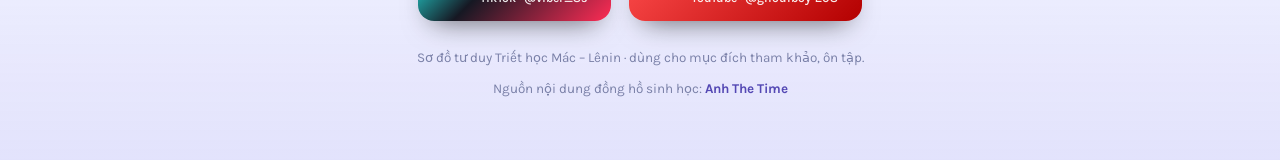
==== commit 172ebe9e: "Add files via upload" ====
--- a/index.html
+++ b/index.html
@@ -6,14 +6,18 @@
   <title>Tham Khảo Sơ Đồ Tư Duy Triết Học Mác – Lênin</title>
   <meta name="description" content="Sơ đồ tư duy tổng hợp ba chương Triết học Mác – Lênin, kèm bảng đồng hồ sinh học tham khảo.">
   <link rel="preconnect" href="https://fonts.googleapis.com">
+  <script>try{var t=localStorage.getItem('theme');if(t)document.documentElement.setAttribute('data-theme',t)}catch(e){}</script>
   <link rel="stylesheet" href="style.css">
 </head>
-<body>
+<body class="home">
   <div id="reading-progress"></div>
 
   <header class="topbar">
     <a class="brand" href="index.html">Sơ Đồ Tư Duy <span>Mác – Lênin</span></a>
-    <button class="nav-toggle" aria-label="Mở menu" aria-expanded="false"><span></span></button>
+    <div class="actions">
+      <button class="theme-toggle" aria-label="Đổi giao diện sáng/tối" title="Sáng / Tối">◐</button>
+      <button class="nav-toggle" aria-label="Mở menu" aria-expanded="false"><span></span></button>
+    </div>
     <ul class="nav-links">
       <li><a href="index.html" aria-current="page">Trang chủ</a></li>
       <li><a href="chuongI.html">Chương I</a></li>
@@ -39,7 +43,7 @@
     <div class="section">
       <div class="image-box overview-img">
         <div class="image-placeholder">
-          <img src="img/thoigian.webp" alt="Đồng hồ sinh học theo Y học cổ truyền Trung Hoa" loading="lazy">
+          <img width="750" height="850" src="img/thoigian.png" alt="Đồng hồ sinh học theo Y học cổ truyền Trung Hoa" loading="lazy">
         </div>
         <h2 id="uh">PHẦN DỊCH NGHĨA Ở BẢNG DƯỚI</h2>
       </div>
@@ -164,7 +168,7 @@
   <button id="back-to-top" aria-label="Về đầu trang">↑</button>
   <div id="lightbox">
     <button class="lb-close" aria-label="Đóng">✕</button>
-    <img src="" alt="">
+    <img alt="">
   </div>
 
   <script src="script.js"></script>
--- a/style.css
+++ b/style.css
@@ -1,279 +1,371 @@
+@import url('https://fonts.googleapis.com/css2?family=Fraunces:ital,opsz,wght@0,9..144,400;0,9..144,600;0,9..144,700;1,9..144,500&family=Karla:wght@400;500;600;700&display=swap');
+
+/* ==========================================================================
+   TRIẾT HỌC MÁC – LÊNIN · Sơ đồ tư duy  —  giao diện sáng, nhiều màu, dễ học
+   Mỗi chương có một màu chủ đạo riêng giúp nhận biết nhanh khi ôn tập.
+   Có chế độ tối (nút ◐ trên thanh menu).
+   ========================================================================== */
+
 :root {
-  --bg: #de9349;
-  --text: rgb(25, 204, 214);
-  --heading: rgb(25, 176, 22);
-  --body-text: rgb(237, 157, 76);
-  --accent: rgb(27, 194, 244);
-  --border: rgb(82, 20, 216);
-  --img-bg: rgba(0, 6, 8, 0.08);
-  --placeholder-bg: rgb(0, 10, 10);
-  --placeholder-border: rgb(9, 9, 0);
-}
-#uh{text-align: center;}
+  --bg: #f3f5ff;
+  --panel: #ffffff;
+  --text: #1c2048;
+  --text-2: #475082;
+  --muted: #7a80a8;
+  --line: #e0e5f6;
+  --topbar: rgba(255,255,255,0.86);
+  --shadow: 0 14px 34px -16px rgba(50,60,140,0.35);
+  --accent: #6c5ce7;
+  --accent-2: #00b8d9;
+  --accent-ink: color-mix(in srgb, var(--accent) 78%, #000);
+  --accent-soft: color-mix(in srgb, var(--accent) 12%, transparent);
+  --focus: #ff7a59;
+
+  --font-display: "Fraunces", "Iowan Old Style", Georgia, serif;
+  --font-body: "Karla", -apple-system, BlinkMacSystemFont, "Segoe UI", sans-serif;
+  --radius: 14px;
+  --container: 1040px;
+  color-scheme: light;
+}
+
+:root[data-theme="dark"] {
+  --bg: #0e1127;
+  --panel: #181c3a;
+  --text: #eef0ff;
+  --text-2: #bcc1e4;
+  --muted: #8d93c2;
+  --line: #2a2f60;
+  --topbar: rgba(14,17,39,0.86);
+  --shadow: 0 14px 34px -16px rgba(0,0,0,0.7);
+  --accent-ink: color-mix(in srgb, var(--accent) 65%, #fff);
+  color-scheme: dark;
+}
+
+body.home { --accent: #6c5ce7; --accent-2: #00b8d9; }
+body.ch1  { --accent: #0fb5a6; --accent-2: #3b82f6; }
+body.ch2  { --accent: #7c5cff; --accent-2: #ec4899; }
+body.ch3  { --accent: #f97316; --accent-2: #ef4444; }
+
 * { box-sizing: border-box; }
-#thamkhao{text-align: center;}
+html { scroll-behavior: smooth; }
+@media (prefers-reduced-motion: reduce) {
+  html { scroll-behavior: auto; }
+  * { animation-duration: 0.001ms !important; transition-duration: 0.001ms !important; }
+}
+
 body {
   margin: 0;
-  background: radial-gradient(circle, rgb(8, 8, 8), rgb(0, 8, 0));
+  background: var(--bg);
   color: var(--text);
-  font-family: -apple-system, BlinkMacSystemFont, "Segoe UI", Roboto, Arial, sans-serif;
-  line-height: 1.6;
-  padding: 24px 16px;
-}
-
-.container {
-  max-width: 1000px;
-  margin: 0 auto;
-}
-
-/* ============================================
-   KHUNG ẢNH + NỘI DUNG (dùng cho mọi chương)
-   ============================================ */
+  font-family: var(--font-body);
+  font-size: 16px;
+  line-height: 1.7;
+  -webkit-font-smoothing: antialiased;
+}
+
+/* nền: mảng màu mềm + lưới chấm nhẹ, cố định khi cuộn */
+body::before {
+  content: "";
+  position: fixed;
+  inset: 0;
+  z-index: -1;
+  background:
+    radial-gradient(60vmax 60vmax at 8% -10%, color-mix(in srgb, var(--accent) 22%, transparent), transparent 60%),
+    radial-gradient(55vmax 55vmax at 105% 20%, color-mix(in srgb, var(--accent-2) 20%, transparent), transparent 60%),
+    radial-gradient(50vmax 50vmax at 50% 115%, color-mix(in srgb, var(--accent) 14%, transparent), transparent 60%),
+    radial-gradient(circle, color-mix(in srgb, var(--text) 9%, transparent) 1px, transparent 1.4px) 0 0 / 26px 26px;
+}
+
+a { color: inherit; }
+img { max-width: 100%; display: block; }
+::selection { background: var(--accent); color: #fff; }
+:focus-visible { outline: 3px solid var(--focus); outline-offset: 3px; }
+
+#reading-progress {
+  position: fixed; top: 0; left: 0; height: 4px; width: 0%;
+  background: linear-gradient(90deg, var(--accent), var(--accent-2));
+  z-index: 999; transition: width 0.1s linear;
+}
+
+/* ---------- thanh menu ---------- */
+.topbar {
+  position: sticky; top: 0; z-index: 60;
+  display: flex; align-items: center; justify-content: space-between; gap: 12px;
+  padding: 12px clamp(16px, 4vw, 40px);
+  background: var(--topbar);
+  backdrop-filter: blur(14px);
+  border-bottom: 1px solid var(--line);
+}
+.brand {
+  font-family: var(--font-display); font-weight: 700; font-size: 1.08rem;
+  color: var(--text); text-decoration: none; white-space: nowrap;
+}
+.brand span {
+  background: linear-gradient(90deg, var(--accent), var(--accent-2));
+  -webkit-background-clip: text; background-clip: text; color: transparent;
+}
+.nav-links { display: flex; gap: 4px; list-style: none; margin: 0 0 0 auto; padding: 0; order: 2; }
+.actions { display: flex; gap: 8px; order: 3; }
+
+.nav-links a {
+  display: inline-block; padding: 8px 16px; border-radius: 999px;
+  text-decoration: none; font-weight: 700; font-size: 0.92rem; color: var(--text-2);
+  transition: background 0.15s ease, color 0.15s ease;
+}
+.nav-links a:hover { color: var(--text); background: var(--accent-soft); }
+.nav-links a[aria-current="page"] {
+  color: #fff; background: linear-gradient(135deg, var(--accent), var(--accent-2));
+  box-shadow: 0 6px 16px -8px var(--accent);
+}
+
+.theme-toggle, .nav-toggle {
+  background: var(--panel); border: 1px solid var(--line); border-radius: 999px;
+  width: 40px; height: 38px; cursor: pointer; color: var(--text); font-size: 1.35rem; line-height: 1;
+  position: relative; transition: border-color 0.15s ease;
+}
+.theme-toggle:hover, .nav-toggle:hover { border-color: var(--accent); }
+.nav-toggle { display: none; }
+.nav-toggle span, .nav-toggle span::before, .nav-toggle span::after {
+  content: ""; position: absolute; left: 11px; right: 11px; height: 2px;
+  background: var(--text); transition: transform 0.2s ease;
+}
+.nav-toggle span { top: 18px; }
+.nav-toggle span::before { top: -6px; }
+.nav-toggle span::after { top: 6px; }
+.nav-toggle[aria-expanded="true"] span { background: transparent; }
+.nav-toggle[aria-expanded="true"] span::before { transform: translateY(6px) rotate(45deg); }
+.nav-toggle[aria-expanded="true"] span::after { transform: translateY(-6px) rotate(-45deg); }
+
+@media (max-width: 720px) {
+  .nav-toggle { display: block; }
+  .nav-links {
+    position: fixed; inset: 62px 12px auto 12px; flex-direction: column;
+    background: var(--panel); border: 1px solid var(--line); border-radius: var(--radius);
+    box-shadow: var(--shadow); padding: 8px; margin: 0;
+    transform: translateY(-8px); opacity: 0; pointer-events: none;
+    transition: transform 0.18s ease, opacity 0.18s ease;
+  }
+  .nav-links.open { transform: none; opacity: 1; pointer-events: auto; }
+  .nav-links a { display: block; padding: 12px 16px; }
+  .actions { margin-left: auto; }
+}
+
+/* ---------- hero: dải màu theo chương + hoạ tiết nhà tư tưởng ---------- */
+.hero {
+  position: relative; overflow: hidden; text-align: center; color: #fff;
+  padding: clamp(52px, 10vw, 92px) clamp(16px, 5vw, 40px) clamp(84px, 14vw, 130px);
+  background:
+    url('img/philosophers.svg') repeat-x bottom left / 760px auto,
+    radial-gradient(40rem 20rem at 85% 0%, rgba(255,255,255,0.22), transparent 70%),
+    linear-gradient(135deg, var(--accent), var(--accent-2));
+}
+.hero .eyebrow {
+  display: inline-block; font-weight: 800; font-size: 0.78rem; letter-spacing: 0.16em;
+  padding: 6px 14px; margin-bottom: 16px; border-radius: 999px;
+  background: rgba(255,255,255,0.2); border: 1px solid rgba(255,255,255,0.4);
+}
+.hero h1 {
+  font-family: var(--font-display); font-weight: 700;
+  font-size: clamp(1.9rem, 5vw, 3.2rem); line-height: 1.12;
+  margin: 0 auto 14px; max-width: 20ch; text-shadow: 0 2px 20px rgba(0,0,0,0.25);
+}
+.hero .dek { max-width: 62ch; margin: 0 auto; font-size: 1.04rem; color: rgba(255,255,255,0.92); }
+.hero .chap-mark {
+  position: absolute; top: -0.25em; right: 2%;
+  font-family: var(--font-display); font-weight: 700; font-size: min(38vw, 320px); line-height: 1;
+  color: transparent; -webkit-text-stroke: 2px rgba(255,255,255,0.28);
+  pointer-events: none; user-select: none;
+}
+.hero > * { position: relative; z-index: 1; }
+
+/* ---------- mục lục dạng nút ---------- */
+.toc {
+  position: sticky; top: 63px; z-index: 40;
+  display: flex; gap: 8px; flex-wrap: wrap; justify-content: center;
+  padding: 12px clamp(16px, 5vw, 40px);
+  background: var(--topbar); backdrop-filter: blur(12px);
+  border-bottom: 1px solid var(--line);
+}
+.toc a {
+  padding: 7px 16px; border: 1px solid var(--line); border-radius: 999px;
+  text-decoration: none; font-size: 0.88rem; font-weight: 700; color: var(--text-2);
+  background: var(--panel); transition: all 0.15s ease;
+}
+.toc a:hover { border-color: var(--accent); color: var(--accent-ink); transform: translateY(-1px); }
+.toc a.active {
+  color: #fff; border-color: transparent;
+  background: linear-gradient(135deg, var(--accent), var(--accent-2));
+}
+
+.container { max-width: var(--container); margin: 0 auto; padding: 0 clamp(16px, 5vw, 32px); }
+
+.intro {
+  max-width: 72ch; margin: 40px auto 8px; padding: 18px 22px;
+  color: var(--text-2); font-size: 1.04rem; text-align: center;
+  background: var(--panel); border: 1px solid var(--line);
+  border-left: 5px solid var(--accent); border-radius: var(--radius);
+  box-shadow: var(--shadow);
+}
+
+/* ---------- tiêu đề từng phần ---------- */
+.part-head {
+  scroll-margin-top: 140px; display: flex; align-items: center; gap: 14px;
+  margin: 72px 0 8px;
+}
+.part-head .num {
+  font-family: var(--font-display); font-weight: 700; font-size: 1.05rem; color: #fff;
+  min-width: 2.6em; text-align: center; padding: 6px 4px; border-radius: 12px;
+  background: linear-gradient(135deg, var(--accent), var(--accent-2));
+  box-shadow: 0 8px 18px -8px var(--accent);
+}
+.part-head h2 {
+  font-family: var(--font-display); font-weight: 700;
+  font-size: clamp(1.25rem, 3vw, 1.7rem); margin: 0; color: var(--text);
+}
+.part-overview { color: var(--text-2); max-width: 70ch; margin: 4px 0 24px; }
+
+/* ---------- khối ảnh + chữ ---------- */
 .section {
-  display: flex;
-  flex-wrap: wrap;
-  gap: 24px;
-  align-items: center;
-  padding: 32px 0;
-  border-bottom: 1px solid var(--border);
-}
-
-.section:last-child {
-  border-bottom: none;
-}
-
-/* đảo chiều: ảnh bên phải, chữ bên trái */
-.section.reverse {
-  flex-direction: row-reverse;
-}
-
-/* Khung hình ảnh */
-.image-box {
-  flex: 1 1 320px;
-  min-width: 260px;
-  max-width: 100%;
-}
-
-.image-box img {
-  width: 100%;
-  height: auto;
-  max-width: 100%;
-  display: block;
-  border-radius: 8px;
-  object-fit: cover;
-}
-
-/* Nếu chưa có ảnh, khung này sẽ hiện placeholder */
+  display: flex; flex-wrap: wrap; gap: clamp(20px, 4vw, 40px); align-items: center;
+  padding: clamp(16px, 3vw, 26px); margin: 20px 0;
+  background: var(--panel); border: 1px solid var(--line); border-radius: 20px;
+  box-shadow: var(--shadow); scroll-margin-top: 140px;
+  transition: transform 0.2s ease, border-color 0.2s ease;
+}
+.section:hover { border-color: color-mix(in srgb, var(--accent) 55%, var(--line)); }
+.section.reverse { flex-direction: row-reverse; }
+
+.image-box { flex: 1 1 320px; min-width: 260px; }
+.image-box.overview-img { flex-basis: 100%; max-width: 820px; margin: 0 auto; }
+
 .image-placeholder {
-  width: 100%;
-  aspect-ratio: 4 / 3;
-  background: var(--placeholder-bg);
-  border: 2px dashed var(--placeholder-border);
-  border-radius: 6px;
-  display: flex;
-  align-items: center;
-  justify-content: center;
-  color: rgb(7, 180, 203);
-  font-size: 15px;
-  text-align: center;
-  padding: 8px;
-  overflow: hidden;
-}
-
-.image-placeholder img {
-  width: 100%;
-  height: 100%;
-  object-fit: contain;
-}
-
-/* Khung văn bản - bên cạnh ảnh */
-.text-box {
-  flex: 1 1 300px;
-  min-width: 220px;
-}
-
-.text-box h2 {
-  margin-top: 0;
-  font-size: 1.5rem;
-  color: var(--heading);
-}
-
-.text-box p {
-  margin: 0 0 12px 0;
-  color: var(--body-text);
-}
-
-.text-box .label {
-  display: inline-block;
-  font-size: 15px;
-  text-transform: uppercase;
-  letter-spacing: 0.5px;
-  color: var(--accent);
-  margin-bottom: 8px;
-}
-
-/* ============================================
-   RESPONSIVE: tự xếp chồng trên điện thoại/tablet
-   ============================================ */
+  position: relative; border-radius: 12px; overflow: hidden;
+  border: 1px solid var(--line); background: var(--bg); cursor: zoom-in;
+}
+.image-placeholder::after {
+  content: "⤢ phóng to"; position: absolute; bottom: 10px; right: 10px;
+  font-size: 0.74rem; font-weight: 700; padding: 5px 11px; border-radius: 999px;
+  background: linear-gradient(135deg, var(--accent), var(--accent-2)); color: #fff;
+  opacity: 0; transform: translateY(4px); transition: opacity 0.15s ease, transform 0.15s ease;
+}
+.image-placeholder:hover::after { opacity: 1; transform: none; }
+.image-placeholder img { width: 100%; height: auto; }
+
+.text-box { flex: 1 1 300px; min-width: 240px; }
+.text-box .tag {
+  display: inline-flex; align-items: center; gap: 10px;
+  font-family: var(--font-display); font-weight: 700; font-size: 1.15rem; color: #fff;
+  padding: 3px 14px; margin-bottom: 10px; border-radius: 999px;
+  background: linear-gradient(135deg, var(--accent), var(--accent-2));
+}
+.text-box .tag small {
+  font-family: var(--font-body); font-weight: 800; font-size: 0.68rem;
+  letter-spacing: 0.08em; opacity: 0.92;
+}
+.text-box h3 {
+  font-family: var(--font-display); font-weight: 700; font-size: 1.3rem;
+  margin: 0 0 10px; color: var(--text);
+}
+.text-box p { margin: 0; color: var(--text-2); }
+
+/* ---------- nút về đầu trang ---------- */
+#back-to-top {
+  position: fixed; right: 20px; bottom: 20px; width: 46px; height: 46px; border-radius: 50%;
+  border: none; color: #fff; font-size: 1.2rem; cursor: pointer;
+  background: linear-gradient(135deg, var(--accent), var(--accent-2));
+  box-shadow: 0 10px 22px -8px var(--accent);
+  display: flex; align-items: center; justify-content: center;
+  opacity: 0; transform: translateY(8px); pointer-events: none;
+  transition: opacity 0.2s ease, transform 0.2s ease; z-index: 50;
+}
+#back-to-top.show { opacity: 1; transform: none; pointer-events: auto; }
+#back-to-top:hover { transform: translateY(-2px); }
+
+/* ---------- lightbox ---------- */
+#lightbox {
+  position: fixed; inset: 0; background: rgba(10,12,30,0.92); display: none;
+  align-items: center; justify-content: center; padding: 4vh 4vw; z-index: 200;
+}
+#lightbox.open { display: flex; }
+#lightbox img { max-width: 100%; max-height: 92vh; border-radius: 10px; box-shadow: 0 20px 60px rgba(0,0,0,0.6); }
+#lightbox .lb-close {
+  position: absolute; top: 18px; right: 22px; width: 42px; height: 42px; border-radius: 50%;
+  background: rgba(255,255,255,0.14); border: 1px solid rgba(255,255,255,0.3);
+  color: #fff; font-size: 1.2rem; cursor: pointer;
+}
+
+/* ---------- thẻ chuyển chương ---------- */
+.chapter-switch {
+  max-width: var(--container); margin: 60px auto 0; padding: 0 clamp(16px, 5vw, 32px);
+  display: grid; gap: 16px; grid-template-columns: repeat(auto-fit, minmax(220px, 1fr));
+}
+.chapter-switch a {
+  display: block; padding: 20px 22px; border-radius: var(--radius); text-decoration: none;
+  background: var(--panel); border: 1px solid var(--line); border-top: 5px solid var(--accent);
+  box-shadow: var(--shadow); transition: transform 0.15s ease;
+}
+.chapter-switch a:nth-child(2) { border-top-color: var(--accent-2); }
+.chapter-switch a:nth-child(3) { border-top-color: #f59e0b; }
+.chapter-switch a:hover { transform: translateY(-3px); }
+.chapter-switch .cs-eyebrow { display: block; font-size: 0.74rem; letter-spacing: 0.1em; font-weight: 800; color: var(--muted); margin-bottom: 4px; }
+.chapter-switch .cs-title { font-family: var(--font-display); font-weight: 700; color: var(--text); font-size: 1.05rem; }
+
+/* ---------- footer ---------- */
+footer.site-footer {
+  margin-top: 70px; padding: 44px clamp(16px, 5vw, 40px) 60px;
+  text-align: center; color: var(--muted);
+  background: linear-gradient(180deg, transparent, var(--accent-soft));
+  border-top: 1px solid var(--line);
+}
+footer.site-footer .foot-title { font-family: var(--font-display); font-weight: 700; color: var(--text); font-size: 1.05rem; margin-bottom: 16px; }
+
+.social-row { display: flex; flex-wrap: wrap; justify-content: center; gap: 18px; margin: 18px 0 26px; }
+.social-card {
+  display: inline-flex; align-items: center; gap: 12px; padding: 14px 24px; border-radius: 16px;
+  text-decoration: none; color: #fff; font-weight: 800; font-size: 0.98rem;
+  box-shadow: 0 14px 28px -14px rgba(0,0,0,0.6); transition: transform 0.18s ease;
+}
+.social-card:hover { transform: translateY(-3px) scale(1.02); }
+.social-card.tiktok { background: linear-gradient(135deg, #25f4ee 0%, #161823 38%, #fe2c55 100%); }
+.social-card.youtube { background: linear-gradient(135deg, #ff4d4d 0%, #b30000 100%); }
+.social-card svg { flex-shrink: 0; }
+.social-card .sc-text { display: flex; flex-direction: column; align-items: flex-start; line-height: 1.25; }
+.social-card .sc-text small { font-weight: 600; opacity: 0.9; font-size: 0.76rem; }
+
+.legal { font-size: 0.84rem; color: var(--muted); margin: 8px 0 0; }
+.legal strong { color: var(--accent-ink); }
+
+.btn {
+  display: inline-block; padding: 9px 20px; margin: 4px; border: 1px solid var(--line);
+  border-radius: 999px; background: var(--panel); color: var(--text);
+  text-decoration: none; font-weight: 700; font-size: 0.92rem; transition: all 0.15s ease;
+}
+.btn:hover { border-color: var(--accent); color: var(--accent-ink); transform: translateY(-1px); }
+
+/* ---------- trang chủ: bảng ---------- */
+#uh { text-align: center; font-family: var(--font-display); font-weight: 700; color: var(--text); margin: 22px 0 4px; }
+
+.table-section { padding: 40px clamp(16px, 5vw, 32px); overflow-x: auto; max-width: var(--container); margin: 0 auto; scroll-margin-top: 130px; }
+.table-section h2 { text-align: center; font-family: var(--font-display); font-weight: 700; color: var(--text); margin-bottom: 18px; }
+
+.data-table {
+  width: 100%; border-collapse: separate; border-spacing: 0; min-width: 620px;
+  background: var(--panel); border: 1px solid var(--line); border-radius: var(--radius);
+  overflow: hidden; box-shadow: var(--shadow);
+}
+.data-table th, .data-table td { text-align: left; padding: 13px 18px; border-bottom: 1px solid var(--line); vertical-align: top; color: var(--text-2); }
+.data-table th { background: linear-gradient(135deg, var(--accent), var(--accent-2)); color: #fff; font-weight: 800; white-space: nowrap; }
+.data-table tbody tr:nth-child(even) { background: var(--accent-soft); }
+.data-table tbody tr:hover { background: color-mix(in srgb, var(--accent) 20%, transparent); }
+.data-table td:first-child { font-weight: 700; color: var(--accent-ink); white-space: nowrap; }
+
+.room { max-width: 74ch; margin: 20px auto 0; color: var(--text-2); text-align: center; }
+.room em { color: var(--accent-ink); font-style: italic; font-weight: 700; }
+
 @media (max-width: 768px) {
-  .section,
-  .section.reverse {
-    flex-direction: column;
-    align-items: stretch;
-    gap: 16px;
-    padding: 24px 0;
-  }
-
-  .image-box {
-    min-width: 0;
-  }
-
-  .text-box {
-    min-width: 0;
-  }
-}
-
-@media (max-width: 420px) {
-  body { padding: 16px 10px; }
-  .text-box h2 { font-size: 1.25rem; }
-}
-
-/* ============================================
-   PHẦN CÒN LẠI CỦA TRANG
-   ============================================ */
-#link {
-  text-align: left;
-  border: 5px solid rgb(3, 3, 3);
-  background-color: #130e02;
-  color: var(--accent);
-}
-
-h3 { text-align: center; }
-
-a {
-  color: cyan;
-  text-decoration: none;
-  font-size: 20px;
-  background-color: rgb(4, 2, 0);
-  text-align: center;
-}
-
-/* Nút điều hướng dạng link (thay cho <button><a>...</a></button> lồng sai chuẩn) */
-.btn {
-  display: inline-block;
-  padding: 10px 24px;
-  background: radial-gradient(circle, rgb(20, 20, 20), black);
-  text-decoration: none;
-  border-radius: 9px;
-  border: none;
-  margin: 4px;
-  color: cyan;
-  font-size: 20px;
-  cursor: pointer;
-}
-
-.btn:hover { opacity: 0.9; }
-
-header h1 {
-  text-align: center;
-  text-shadow: rgb(125, 102, 13) 2px 2px 2px;
-  font-size: clamp(1.4rem, 4vw, 2.2rem);
-  padding: 0 8px;
-}
-
-#pk { text-align: center;
-color:antiquewhite }
-
-.table-section { padding: 32px 0; overflow-x: auto; }
-
-.table-section h2 {
-  margin-top: 0;
-  font-size: 1.5rem;
-  color: var(--text);
-  margin-bottom: 16px;
-}
-
-.data-table {
-  width: 100%;
-  border-collapse: collapse;
-  min-width: 560px;
-  background-color: rgb(254, 221, 179);
-  color: blue;
-}
-
-.data-table th,
-.data-table td {
-  text-align: left;
-  padding: 10px 14px;
-  border-bottom: 1px solid var(--border);
-  vertical-align: top;
-}
-
-.data-table th {
-  background: var(--img-bg);
-  color: var(--text);
-  font-weight: 700;
-  white-space: nowrap;
-}
-
-.data-table tbody tr:hover {
-  background: var(--img-bg);
-}
-h1 {
-  text-align: center;
-  text-shadow: rgb(125, 102, 13) 2px 2px 2px;
-  font-size: clamp(1.4rem, 4vw, 2.2rem);
-  padding: 0 8px;
-}
-em{color:blue;}
-
-/* ============================================
-   FOOTER — logo TikTok / YouTube
-   ============================================ */
-.site-footer {
-  display: flex;
-  flex-wrap: wrap;
-  justify-content: center;
-  gap: 40px;
-  padding: 40px 16px;
-  margin-top: 24px;
-  border-top: 1px solid var(--border);
-}
-
-.footer-item {
-  text-align: center;
-}
-
-.footer-item h3 {
-  margin: 0 0 12px;
-  color: var(--heading);
-  font-size: 1rem;
-  letter-spacing: 0.5px;
-}
-
-.footer-link {
-  display: inline-flex;
-  align-items: center;
-  gap: 8px;
-  padding: 10px 20px;
-  border-radius: 9px;
-  background: rgb(20, 20, 20);
-  color: var(--accent);
-  text-decoration: none;
-  font-size: 15px;
-  transition: opacity 0.2s ease;
-}
-
-.footer-link:hover,
-.footer-link:visited {
-  text-decoration: none;
-  opacity: 0.85;
-}
-
-@media (max-width: 480px) {
-  .site-footer {
-    flex-direction: column;
-    align-items: center;
-    gap: 24px;
-  }
-}
+  .section, .section.reverse { flex-direction: column; align-items: stretch; gap: 16px; }
+  .toc { top: 60px; justify-content: flex-start; overflow-x: auto; flex-wrap: nowrap; }
+  .toc a { white-space: nowrap; }
+  .image-box, .text-box { flex: 0 0 auto; min-width: 0; }
+  .part-head { margin-top: 52px; }
+}
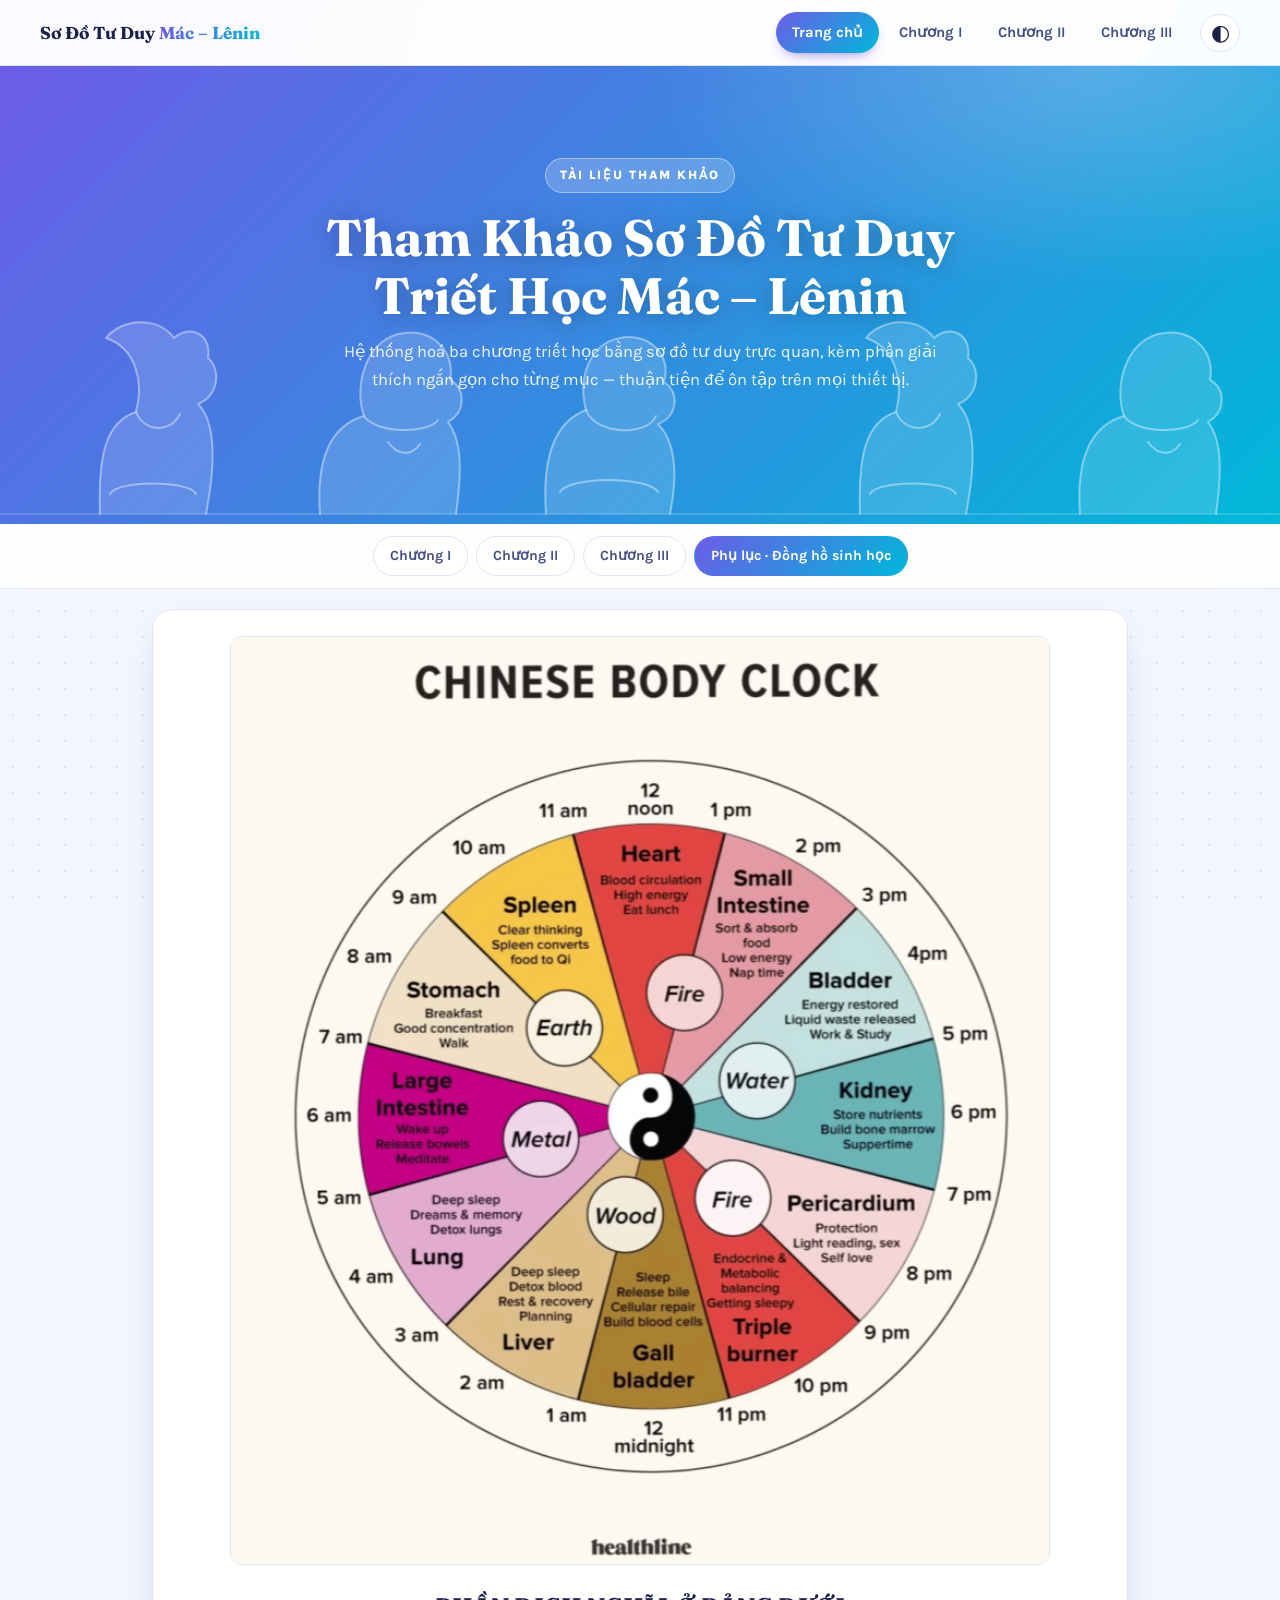
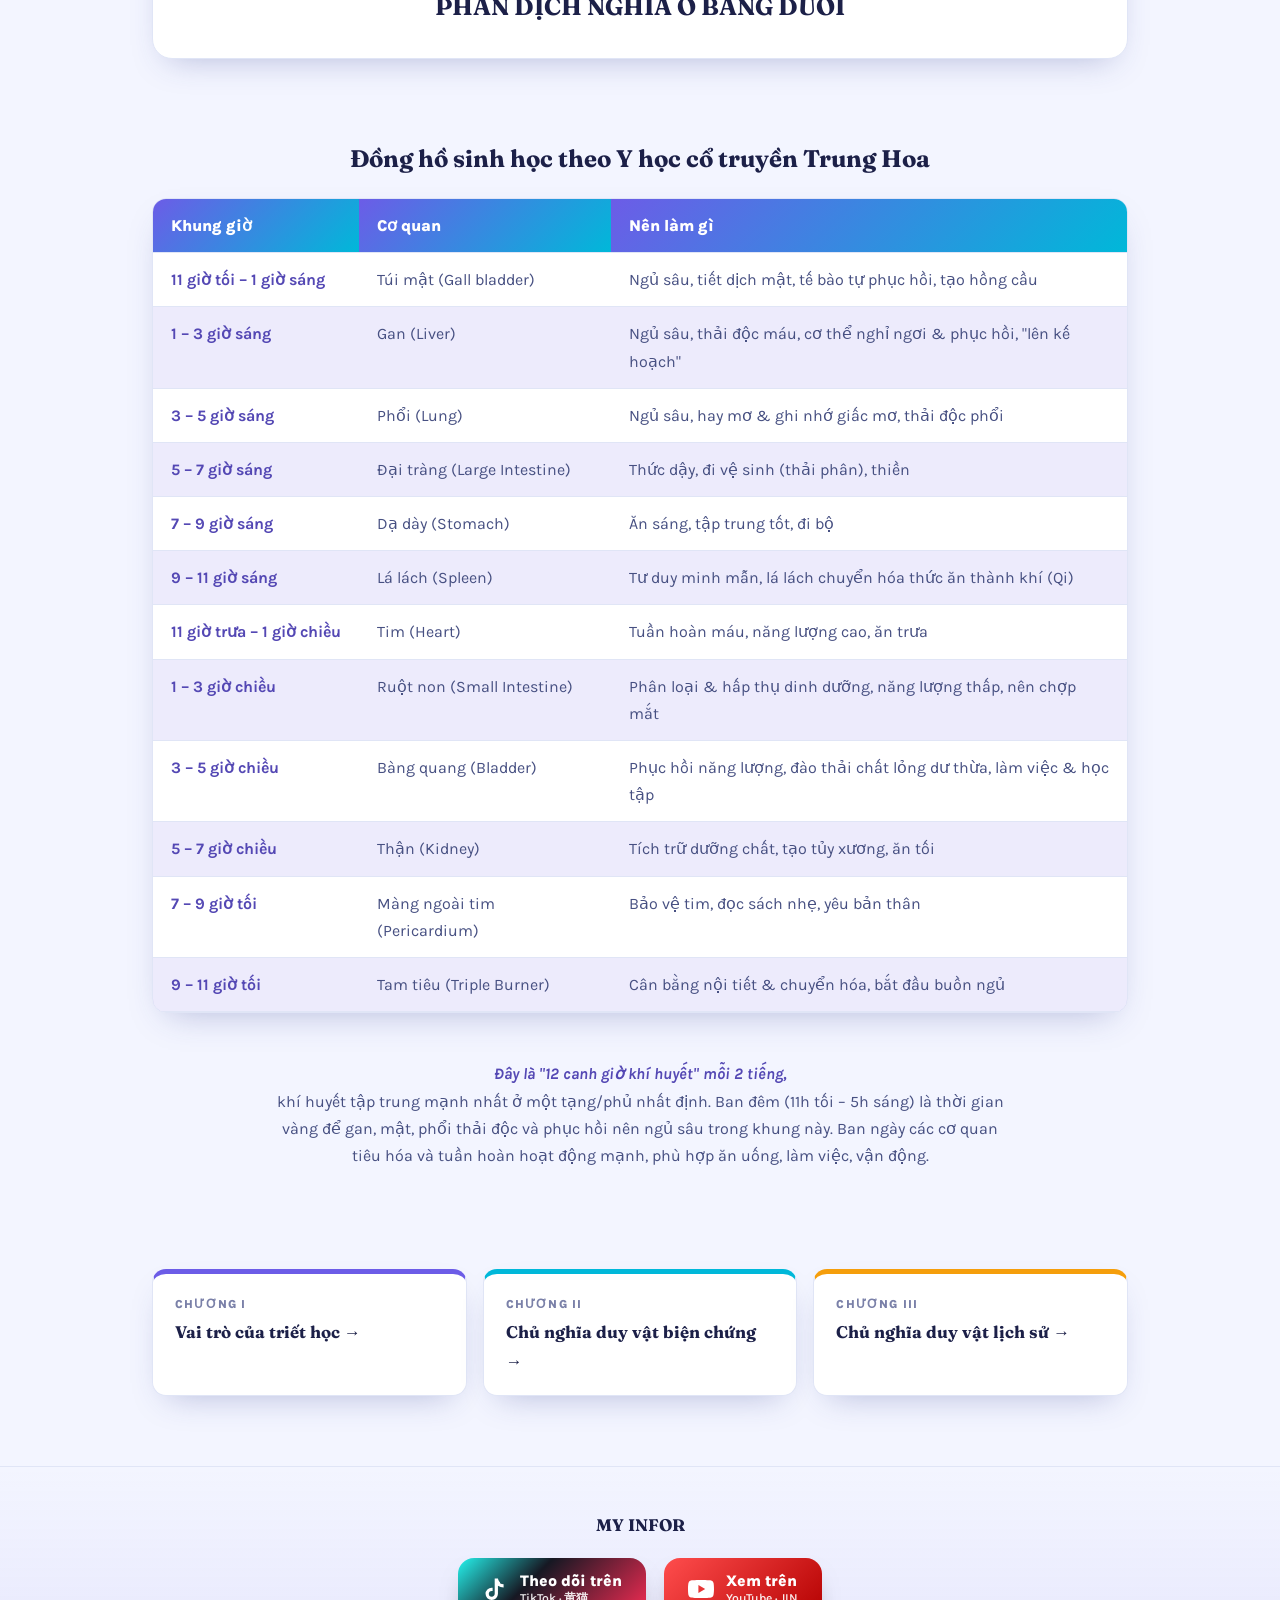
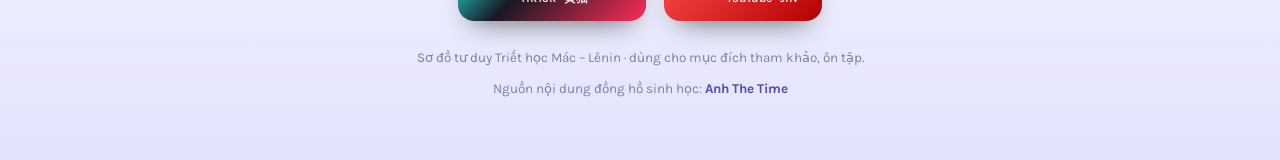
==== commit c3ff4917: "Update index.html" ====
--- a/index.html
+++ b/index.html
@@ -147,18 +147,18 @@
   <footer class="site-footer">
     <div class="foot-title">MY INFOR</div>
     <div class="social-row">
-      <a class="social-card tiktok" href="https://www.tiktok.com/@viber_8s" target="_blank" rel="noopener">
+      <a class="social-card tiktok" href="https://www.tiktok.com/@huang_mings" target="_blank" rel="noopener">
         <svg viewBox="0 0 24 24" width="26" height="26" fill="currentColor" aria-hidden="true">
           <path d="M16.6 5.82c-1.02-.86-1.68-2.06-1.86-3.42h-3.02v14.09c0 1.5-1.22 2.71-2.72 2.71a2.71 2.71 0 0 1-2.72-2.71 2.71 2.71 0 0 1 2.72-2.71c.28 0 .55.04.8.12v-3.07a5.9 5.9 0 0 0-.8-.06 5.72 5.72 0 0 0-5.72 5.72A5.72 5.72 0 0 0 9 22.21a5.72 5.72 0 0 0 5.72-5.72V9.01a8.9 8.9 0 0 0 5.2 1.67V7.66c-1.16 0-2.29-.37-3.32-1.05-.02.02-.04 0 0 0z"/>
         </svg>
-        <span class="sc-text">Theo dõi trên<br><small>TikTok · @viber_8s</small></span>
+        <span class="sc-text">Theo dõi trên<br><small>TikTok · 黄猫</small></span>
       </a>
 
       <a class="social-card youtube" href="http://www.youtube.com/@ghoulboy-208" target="_blank" rel="noopener">
         <svg viewBox="0 0 24 24" width="26" height="26" fill="currentColor" aria-hidden="true">
           <path d="M23.5 6.2a3 3 0 0 0-2.1-2.1C19.6 3.6 12 3.6 12 3.6s-7.6 0-9.4.5a3 3 0 0 0-2.1 2.1C0 8 0 12 0 12s0 4 .5 5.8a3 3 0 0 0 2.1 2.1c1.8.5 9.4.5 9.4.5s7.6 0 9.4-.5a3 3 0 0 0 2.1-2.1C24 16 24 12 24 12s0-4-.5-5.8ZM9.6 15.6V8.4l6.3 3.6-6.3 3.6Z"/>
         </svg>
-        <span class="sc-text">Xem trên<br><small>YouTube · @ghoulboy-208</small></span>
+        <span class="sc-text">Xem trên<br><small>YouTube · JIN</small></span>
       </a>
     </div>
     <p class="legal">Sơ đồ tư duy Triết học Mác – Lênin · dùng cho mục đích tham khảo, ôn tập.</p>
